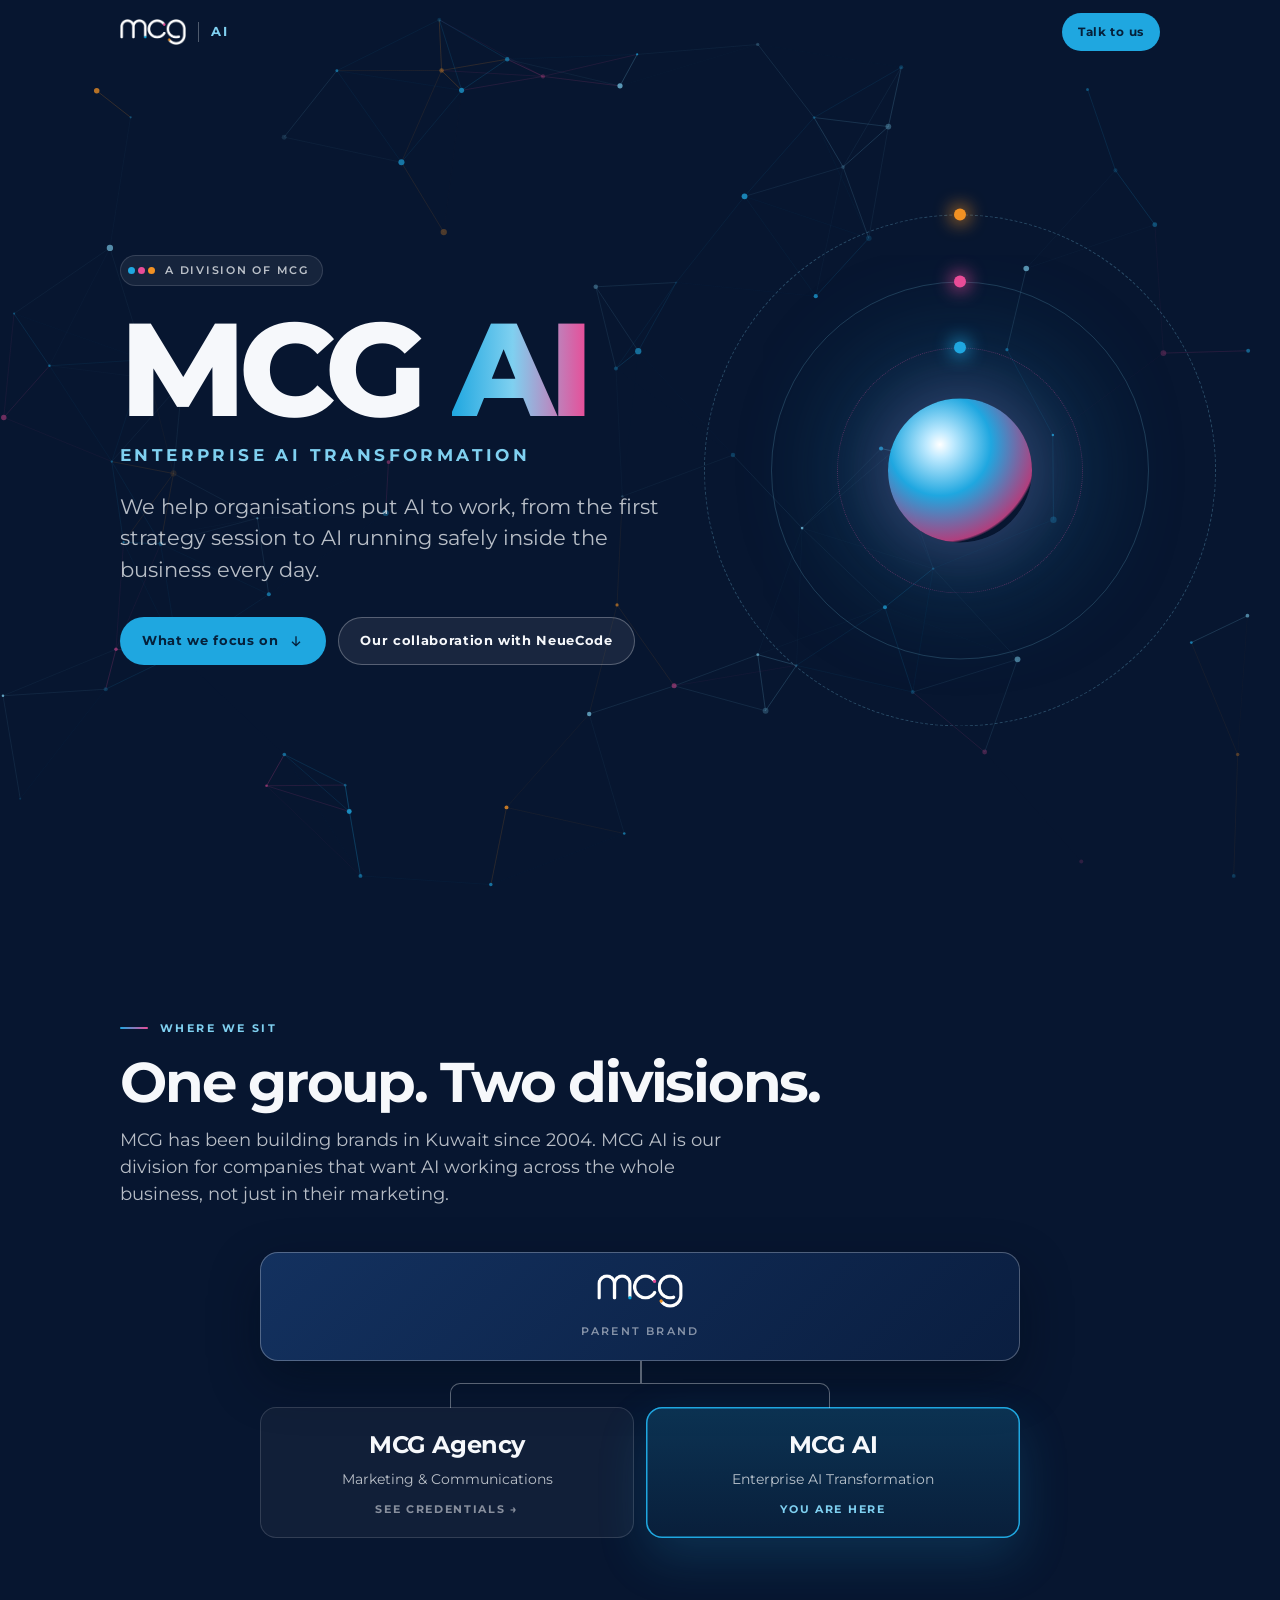
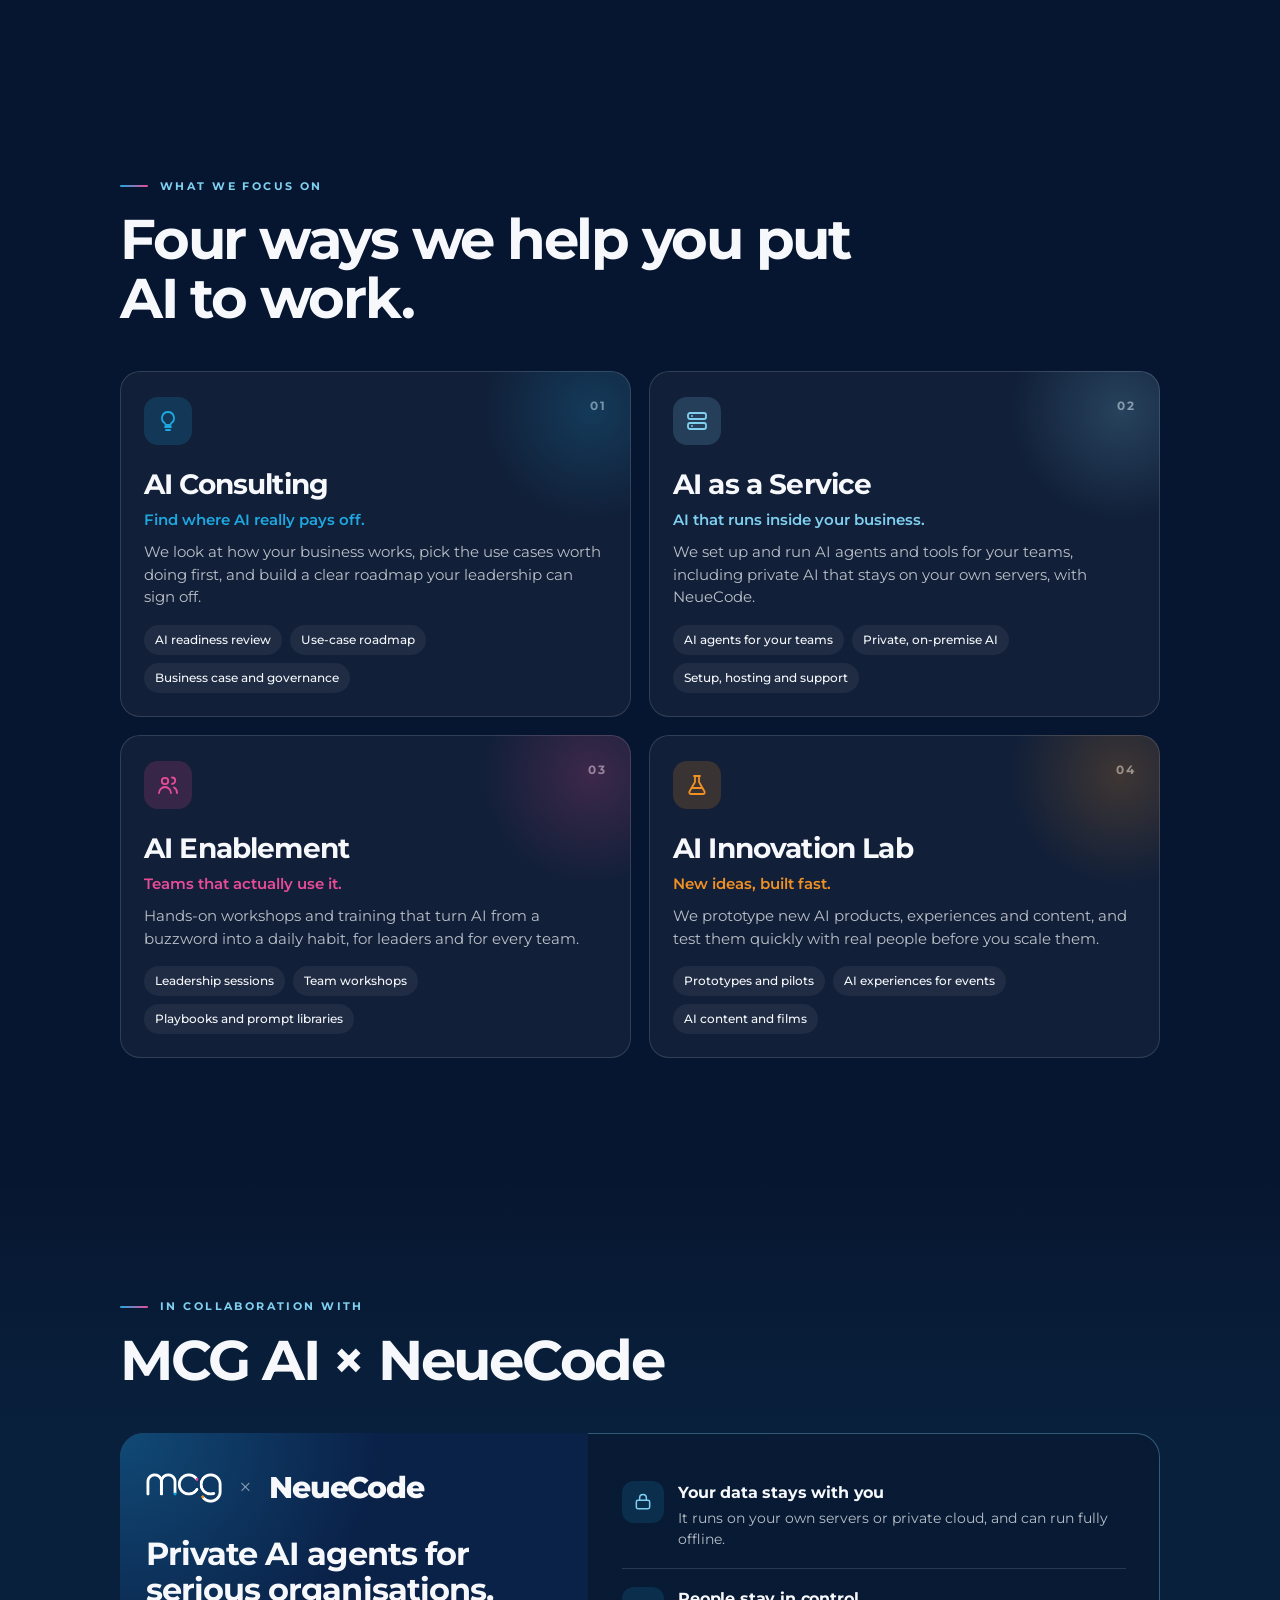
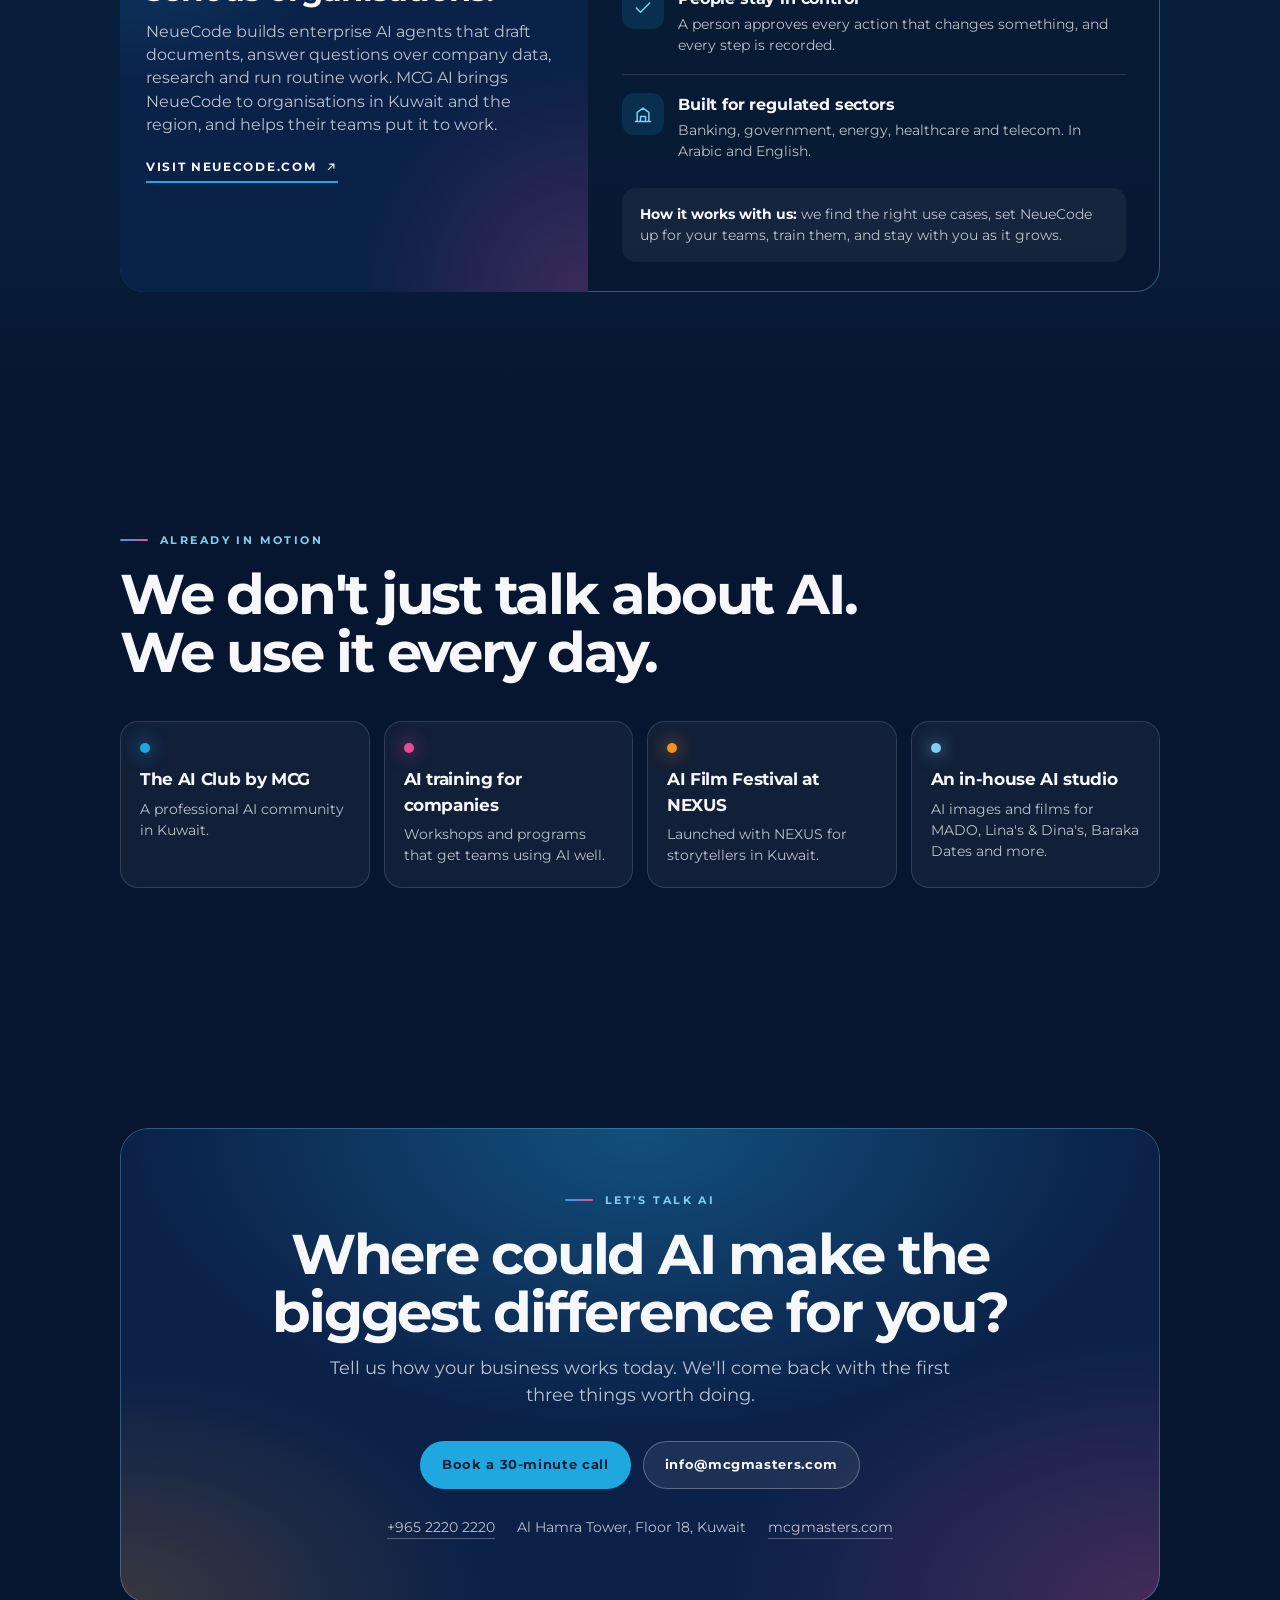
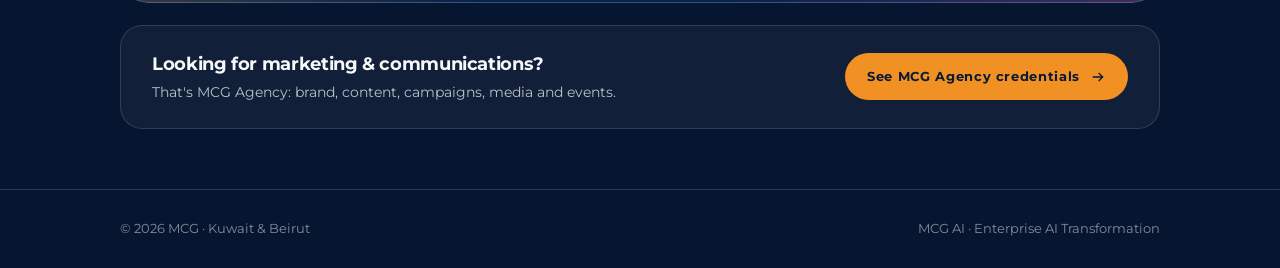
==== ai.html @ c285aa63 "MCG Agency / MCG AI split and the MCG AI page - Intro ends on a choice: MCG Agency (credentials) or " ====
<!doctype html>
<html lang="en">
<head>
<meta charset="utf-8">
<meta name="viewport" content="width=device-width,initial-scale=1,viewport-fit=cover">
<meta name="theme-color" content="#071630">
<title>MCG AI · Enterprise AI Transformation</title>
<meta name="description" content="MCG AI, the enterprise AI division of MCG: AI consulting, AI as a service, AI enablement and an AI innovation lab, in collaboration with NeueCode.">
<link rel="preconnect" href="https://fonts.googleapis.com">
<link rel="preconnect" href="https://fonts.gstatic.com" crossorigin>
<link rel="stylesheet" href="https://fonts.googleapis.com/css2?family=Montserrat:wght@400;500;600;700;800&display=swap">
<style>
:root{--navy:#071630;--navy-2:#0D2B52;--ink:#F6F8FB;--mist:rgba(246,248,251,.74);--mist-2:rgba(246,248,251,.52);--line:rgba(246,248,251,.14);--orange:#F29123;--pink:#E94C97;--blue:#1FA7E0;--sky:#7FD0F0;--f:'Montserrat','Helvetica Neue',Helvetica,Arial,sans-serif}
*{box-sizing:border-box;margin:0;padding:0}
html{scroll-behavior:smooth;-webkit-text-size-adjust:100%}
body{background:var(--navy);color:var(--ink);font-family:var(--f);line-height:1.5;-webkit-font-smoothing:antialiased;overflow-x:hidden}
a{color:inherit}
.wrap{width:100%;max-width:1120px;margin:0 auto;padding:0 20px}
@media (min-width:760px){.wrap{padding:0 40px}}

/* top bar */
.top{position:fixed;top:0;left:0;right:0;z-index:50;padding-top:env(safe-area-inset-top);transition:background .3s,box-shadow .3s}
.top.solid{background:rgba(7,22,48,.86);-webkit-backdrop-filter:blur(12px);backdrop-filter:blur(12px);box-shadow:0 1px 0 var(--line)}
.top .wrap{display:flex;align-items:center;justify-content:space-between;height:64px}
.brand{display:flex;align-items:center;gap:12px;text-decoration:none}
.brand img{height:26px;width:auto;display:block}
.brand span{padding-left:12px;border-left:1px solid rgba(246,248,251,.3);font-weight:700;font-size:13px;letter-spacing:.16em;text-transform:uppercase;color:var(--sky)}
.tbtn{display:inline-flex;align-items:center;gap:8px;padding:10px 16px;border-radius:999px;background:var(--blue);color:#05203A;font-weight:700;font-size:12px;letter-spacing:.06em;text-decoration:none;transition:transform .25s,box-shadow .25s}
.tbtn:hover{transform:translateY(-2px);box-shadow:0 10px 24px rgba(31,167,224,.35)}

/* hero */
.hero{position:relative;min-height:100vh;min-height:100svh;display:flex;align-items:center;overflow:hidden;padding:110px 0 90px}
#net{position:absolute;inset:0;width:100%;height:100%;display:block}
.hero::after{content:"";position:absolute;inset:0;background:radial-gradient(70% 60% at 25% 45%,rgba(7,22,48,.55),rgba(7,22,48,.15) 80%);pointer-events:none}
.orb{display:none}
@media (min-width:900px){.orb{display:block;position:absolute;right:5%;top:50%;width:min(40vw,540px);aspect-ratio:1;translate:0 -46%;z-index:1;pointer-events:none}}
.orb i{position:absolute;border-radius:50%}
.orb .r1{inset:0;border:1px dashed rgba(127,208,240,.28);animation:spin 60s linear infinite}
.orb .r2{inset:13%;border:1px solid rgba(127,208,240,.2);animation:spin 40s linear infinite reverse}
.orb .r3{inset:26%;border:1px dotted rgba(233,76,151,.35);animation:spin 30s linear infinite}
.orb b{position:absolute;inset:36%;border-radius:50%;background:radial-gradient(circle at 36% 32%,#fff 0%,#BFEAFF 10%,#1FA7E0 38%,rgba(233,76,151,.75) 72%,rgba(233,76,151,0) 74%);box-shadow:0 0 120px 30px rgba(31,167,224,.35),0 0 60px 10px rgba(233,76,151,.2);animation:breathe 4.5s ease-in-out infinite}
.orb span{position:absolute;animation:spin linear infinite}
.orb span::after{content:"";position:absolute;left:50%;top:-6px;width:12px;height:12px;margin-left:-6px;border-radius:50%;background:var(--c);box-shadow:0 0 18px 2px var(--c)}
.orb .s1{inset:0;--c:var(--orange);animation-duration:18s}
.orb .s2{inset:13%;--c:var(--pink);animation-duration:12s;animation-direction:reverse}
.orb .s3{inset:26%;--c:var(--blue);animation-duration:9s}
@keyframes spin{to{transform:rotate(360deg)}}
@keyframes breathe{50%{transform:scale(1.06);filter:brightness(1.15)}}
.hero .wrap{position:relative;z-index:2}
.crumb{display:inline-flex;align-items:center;gap:10px;margin-bottom:22px;padding:7px 14px 7px 8px;border-radius:999px;background:rgba(255,255,255,.06);box-shadow:inset 0 0 0 1px var(--line);font-weight:600;font-size:11px;letter-spacing:.16em;text-transform:uppercase;color:var(--mist)}
.crumb i{display:inline-flex;gap:3px}
.crumb i b{width:7px;height:7px;border-radius:50%}
h1{font-weight:800;font-size:clamp(56px,16vw,132px);line-height:.92;letter-spacing:-.05em}
h1 em{font-style:normal;background:linear-gradient(90deg,var(--blue),var(--sky) 45%,var(--pink));-webkit-background-clip:text;background-clip:text;color:transparent}
.sub{margin-top:14px;font-weight:700;font-size:clamp(13px,3.4vw,17px);letter-spacing:.2em;text-transform:uppercase;color:var(--sky)}
.lede{margin-top:22px;max-width:560px;font-size:clamp(17px,4.4vw,21px);line-height:1.5;color:var(--mist)}
.ctas{margin-top:32px;display:flex;flex-wrap:wrap;gap:12px}
.btn{display:inline-flex;align-items:center;gap:10px;padding:14px 22px;border-radius:999px;font-weight:700;font-size:13px;letter-spacing:.05em;text-decoration:none;transition:transform .25s,box-shadow .25s,background .25s}
.btn svg{width:16px;height:16px}
.btn.pri{background:var(--blue);color:#05203A}
.btn.pri:hover{transform:translateY(-2px);box-shadow:0 12px 28px rgba(31,167,224,.35)}
.btn.sec{background:rgba(255,255,255,.07);box-shadow:inset 0 0 0 1px rgba(246,248,251,.28);color:var(--ink)}
.btn.sec:hover{background:rgba(255,255,255,.13)}
.nexus{position:absolute;left:0;right:0;bottom:calc(22px + env(safe-area-inset-bottom));z-index:2}
.nexus p{display:inline-flex;align-items:center;gap:10px;font-weight:600;font-size:11.5px;letter-spacing:.14em;text-transform:uppercase;color:var(--mist)}
.nexus p i{width:8px;height:8px;border-radius:50%;background:var(--pink);box-shadow:0 0 0 0 rgba(233,76,151,.7);animation:ping 1.8s infinite}
@keyframes ping{70%{box-shadow:0 0 0 10px rgba(233,76,151,0)}100%{box-shadow:0 0 0 0 rgba(233,76,151,0)}}

/* sections */
section{position:relative;padding:84px 0}
@media (min-width:760px){section{padding:120px 0}}
.k{display:flex;align-items:center;gap:12px;margin-bottom:16px;font-weight:700;font-size:11px;letter-spacing:.22em;text-transform:uppercase;color:var(--sky)}
.k::before{content:"";width:28px;height:2px;border-radius:2px;background:linear-gradient(90deg,var(--blue),var(--pink))}
h2{font-weight:700;font-size:clamp(32px,8vw,56px);line-height:1.04;letter-spacing:-.04em;max-width:760px}
.intro-p{margin-top:16px;max-width:620px;font-size:clamp(16px,4vw,18px);color:var(--mist)}

/* structure */
.org{margin-top:44px;display:flex;flex-direction:column;align-items:center}
.org .par{width:100%;max-width:760px;padding:22px;border-radius:18px;background:linear-gradient(135deg,#13315F,#0A1E40);box-shadow:inset 0 0 0 1px rgba(246,248,251,.28),0 20px 50px rgba(3,10,25,.45);text-align:center}
.org .par img{height:34px;width:auto}
.org .par span{display:block;margin-top:8px;font-weight:600;font-size:11px;letter-spacing:.2em;text-transform:uppercase;color:var(--mist-2)}
.org .br{position:relative;width:100%;max-width:760px;height:46px}
.org .br::before{content:"";position:absolute;left:50%;top:0;width:1.5px;height:22px;background:rgba(246,248,251,.35)}
.org .br::after{content:"";position:absolute;left:25%;right:25%;top:22px;height:24px;border:1.5px solid rgba(246,248,251,.35);border-bottom:0;border-radius:10px 10px 0 0}
.org .two{display:grid;grid-template-columns:1fr 1fr;gap:12px;width:100%;max-width:760px}
.org .div{display:flex;flex-direction:column;gap:6px;padding:20px 16px;border-radius:16px;text-align:center;text-decoration:none;background:rgba(255,255,255,.04);box-shadow:inset 0 0 0 1px var(--line);transition:transform .3s,background .3s}
.org .div b{font-weight:700;font-size:clamp(17px,4.6vw,24px);letter-spacing:-.02em}
.org .div span{font-size:clamp(11.5px,3vw,14px);color:var(--mist)}
.org .div em{margin-top:6px;font-style:normal;font-weight:700;font-size:10.5px;letter-spacing:.16em;text-transform:uppercase;color:var(--mist-2)}
.org .div.ag:hover{transform:translateY(-3px);background:rgba(242,145,35,.08)}
.org .div.on{background:linear-gradient(180deg,rgba(31,167,224,.2),rgba(31,167,224,.06));box-shadow:inset 0 0 0 1.5px var(--blue),0 20px 50px rgba(31,167,224,.18)}
.org .div.on em{color:var(--sky)}

/* verticals */
.vgrid{margin-top:44px;display:grid;grid-template-columns:1fr;gap:14px}
@media (min-width:760px){.vgrid{grid-template-columns:1fr 1fr;gap:18px}}
.v{position:relative;padding:26px 24px 24px;border-radius:20px;background:rgba(255,255,255,.04);box-shadow:inset 0 0 0 1px var(--line);overflow:hidden;transition:transform .35s,background .35s}
.v:hover{transform:translateY(-4px);background:rgba(255,255,255,.07)}
.v::after{content:"";position:absolute;right:-70px;top:-70px;width:220px;height:220px;border-radius:50%;background:radial-gradient(closest-side,var(--c),transparent);opacity:.2;pointer-events:none}
.v .ic{width:48px;height:48px;border-radius:14px;display:grid;place-items:center;background:color-mix(in srgb,var(--c) 18%,transparent);color:var(--c)}
.v .ic svg{width:24px;height:24px}
.v .n{position:absolute;right:24px;top:26px;font-weight:700;font-size:12px;letter-spacing:.18em;color:var(--mist-2)}
.v h3{margin-top:18px;font-weight:700;font-size:clamp(22px,5.6vw,28px);letter-spacing:-.03em}
.v .t{margin-top:4px;font-weight:600;font-size:15px;color:var(--c)}
.v p{margin-top:10px;font-size:15px;color:var(--mist)}
.v ul{margin-top:16px;list-style:none;display:flex;flex-wrap:wrap;gap:8px}
.v li{padding:6px 11px;border-radius:999px;background:rgba(255,255,255,.06);font-weight:500;font-size:12px;color:var(--ink)}

/* partner */
.partner{background:linear-gradient(180deg,transparent,rgba(31,167,224,.07) 30%,rgba(31,167,224,.07) 70%,transparent)}
.pcard{margin-top:44px;display:grid;grid-template-columns:1fr;border-radius:24px;overflow:hidden;box-shadow:inset 0 0 0 1px rgba(127,208,240,.35);background:rgba(7,22,48,.6)}
@media (min-width:900px){.pcard{grid-template-columns:.9fr 1.1fr}}
.pl{position:relative;padding:32px 26px;background:radial-gradient(80% 80% at 0% 0%,rgba(31,167,224,.3),transparent 70%),radial-gradient(70% 70% at 100% 100%,rgba(233,76,151,.22),transparent 70%),#0A2148;overflow:hidden}
.lock{display:flex;align-items:center;gap:16px;flex-wrap:wrap}
.lock img{height:30px;width:auto}
.lock .x{font-weight:300;font-size:26px;color:var(--mist-2)}
.lock .nc{font-weight:800;font-size:30px;letter-spacing:-.04em}
.pl h3{margin-top:26px;font-weight:700;font-size:clamp(24px,6vw,32px);line-height:1.12;letter-spacing:-.03em}
.pl p{margin-top:12px;font-size:15.5px;color:var(--mist)}
.pl a.ext{margin-top:22px;display:inline-flex;align-items:center;gap:8px;font-weight:700;font-size:12px;letter-spacing:.14em;text-transform:uppercase;text-decoration:none;padding-bottom:5px;border-bottom:2px solid var(--blue)}
.pl a.ext svg{width:14px;height:14px}
.pr{padding:14px 26px 26px;display:flex;flex-direction:column}
@media (min-width:900px){.pr{padding:30px 34px}}
.pt{display:grid;grid-template-columns:42px 1fr;gap:14px;padding:18px 0;border-bottom:1px solid var(--line)}
.pt:last-of-type{border-bottom:0}
.pt i{width:42px;height:42px;border-radius:12px;display:grid;place-items:center;background:rgba(31,167,224,.14);color:var(--sky)}
.pt i svg{width:20px;height:20px}
.pt b{display:block;font-weight:700;font-size:16px;letter-spacing:-.01em}
.pt span{display:block;margin-top:3px;font-size:14px;color:var(--mist)}
.how{margin-top:8px;padding:16px 18px;border-radius:14px;background:rgba(255,255,255,.05);font-size:14px;color:var(--mist)}
.how b{color:var(--ink)}

/* already */
.agrid{margin-top:40px;display:grid;grid-template-columns:1fr;gap:12px}
@media (min-width:760px){.agrid{grid-template-columns:repeat(4,1fr);gap:14px}}
.a{padding:22px 20px;border-radius:18px;background:rgba(255,255,255,.04);box-shadow:inset 0 0 0 1px var(--line)}
.a i{display:block;width:10px;height:10px;border-radius:50%;background:var(--c);box-shadow:0 0 18px var(--c)}
.a b{display:block;margin-top:14px;font-weight:700;font-size:17px;letter-spacing:-.02em}
.a span{display:block;margin-top:6px;font-size:14px;color:var(--mist)}

/* contact */
.talk{padding-bottom:60px}
.tbox{position:relative;padding:40px 24px;border-radius:28px;text-align:center;overflow:hidden;background:radial-gradient(70% 90% at 50% 0%,rgba(31,167,224,.35),transparent 70%),radial-gradient(60% 80% at 100% 100%,rgba(233,76,151,.25),transparent 70%),radial-gradient(50% 70% at 0% 100%,rgba(242,145,35,.2),transparent 70%),#0B2148;box-shadow:inset 0 0 0 1px rgba(127,208,240,.3)}
@media (min-width:760px){.tbox{padding:64px 48px}}
.tbox h2{margin:0 auto}
.tbox .intro-p{margin:14px auto 0}
.tbox .ctas{justify-content:center}
.cinfo{margin-top:28px;display:flex;flex-wrap:wrap;justify-content:center;gap:10px 22px;font-size:14px;color:var(--mist)}
.cinfo a{text-decoration:none;border-bottom:1px solid rgba(246,248,251,.3)}
.agency{margin-top:22px;display:flex;flex-direction:column;align-items:center;gap:14px;padding:26px 22px;border-radius:22px;background:rgba(255,255,255,.04);box-shadow:inset 0 0 0 1px var(--line);text-align:center}
@media (min-width:760px){.agency{flex-direction:row;justify-content:space-between;text-align:left;padding:26px 32px}}
.agency b{display:block;font-weight:700;font-size:18px;letter-spacing:-.02em}
.agency span{display:block;margin-top:4px;font-size:14px;color:var(--mist)}
.agency .btn{background:var(--orange);color:#081A35}
.agency .btn:hover{transform:translateY(-2px);box-shadow:0 12px 28px rgba(242,145,35,.35)}
footer{padding:30px 0 calc(30px + env(safe-area-inset-bottom));border-top:1px solid var(--line);font-size:12.5px;color:var(--mist-2)}
footer .wrap{display:flex;flex-wrap:wrap;justify-content:space-between;gap:8px}

/* reveal on scroll */
.rv{opacity:0;transform:translateY(24px);transition:opacity .8s cubic-bezier(.2,.8,.2,1),transform .8s cubic-bezier(.2,.8,.2,1);transition-delay:var(--d,0s)}
.rv.in{opacity:1;transform:none}
@media (prefers-reduced-motion:reduce){.rv{opacity:1;transform:none;transition:none}.nexus p i,.orb *{animation:none}}
</style>
</head>
<body>
<header class="top" id="top">
  <div class="wrap">
    <a class="brand" href="./?nointro" aria-label="MCG home"><img src="assets/logo_white.webp" alt="MCG"><span>AI</span></a>
    <a class="tbtn" href="#talk">Talk to us</a>
  </div>
</header>

<div class="hero">
  <canvas id="net" aria-hidden="true"></canvas>
  <div class="orb" aria-hidden="true"><i class="r1"></i><i class="r2"></i><i class="r3"></i><b></b><span class="s1"></span><span class="s2"></span><span class="s3"></span></div>
  <div class="wrap">
    <p class="crumb rv"><i><b style="background:var(--blue)"></b><b style="background:var(--pink)"></b><b style="background:var(--orange)"></b></i>A division of MCG</p>
    <h1 class="rv" style="--d:.08s">MCG <em>AI</em></h1>
    <p class="sub rv" style="--d:.16s">Enterprise AI Transformation</p>
    <p class="lede rv" style="--d:.24s">We help organisations put AI to work, from the first strategy session to AI running safely inside the business every day.</p>
    <div class="ctas rv" style="--d:.32s">
      <a class="btn pri" href="#focus">What we focus on <svg viewBox="0 0 24 24" fill="none" stroke="currentColor" stroke-width="2" aria-hidden="true"><path d="M12 5v14M6 13l6 6 6-6"/></svg></a>
      <a class="btn sec" href="#neuecode">Our collaboration with NeueCode</a>
    </div>
  </div>
  <div class="nexus" id="nexus" hidden><div class="wrap"><p><i></i>Meet us at NEXUS · The Arena Kuwait · 26–28 Nov</p></div></div>
</div>

<section id="group">
  <div class="wrap">
    <p class="k rv">Where we sit</p>
    <h2 class="rv">One group. Two divisions.</h2>
    <p class="intro-p rv">MCG has been building brands in Kuwait since 2004. MCG AI is our division for companies that want AI working across the whole business, not just in their marketing.</p>
    <div class="org rv" style="--d:.1s">
      <div class="par"><img src="assets/logo_white.webp" alt="MCG"><span>Parent brand</span></div>
      <div class="br" aria-hidden="true"></div>
      <div class="two">
        <a class="div ag" href="./?nointro"><b>MCG Agency</b><span>Marketing &amp; Communications</span><em>See credentials →</em></a>
        <div class="div on"><b>MCG AI</b><span>Enterprise AI Transformation</span><em>You are here</em></div>
      </div>
    </div>
  </div>
</section>

<section id="focus">
  <div class="wrap">
    <p class="k rv">What we focus on</p>
    <h2 class="rv">Four ways we help you put AI to work.</h2>
    <div class="vgrid">
      <article class="v rv" style="--c:var(--blue)">
        <span class="n">01</span>
        <span class="ic"><svg viewBox="0 0 24 24" fill="none" stroke="currentColor" stroke-width="1.8" stroke-linecap="round" stroke-linejoin="round" aria-hidden="true"><path d="M9 18h6M10 21h4M12 3a6 6 0 0 0-3.5 10.9c.6.5 1 1.2 1 2V16h5v-.1c0-.8.4-1.5 1-2A6 6 0 0 0 12 3z"/></svg></span>
        <h3>AI Consulting</h3>
        <p class="t">Find where AI really pays off.</p>
        <p>We look at how your business works, pick the use cases worth doing first, and build a clear roadmap your leadership can sign off.</p>
        <ul><li>AI readiness review</li><li>Use-case roadmap</li><li>Business case and governance</li></ul>
      </article>
      <article class="v rv" style="--c:var(--sky);--d:.08s">
        <span class="n">02</span>
        <span class="ic"><svg viewBox="0 0 24 24" fill="none" stroke="currentColor" stroke-width="1.8" stroke-linecap="round" stroke-linejoin="round" aria-hidden="true"><rect x="3" y="4" width="18" height="6" rx="2"/><rect x="3" y="14" width="18" height="6" rx="2"/><path d="M7 7h.01M7 17h.01"/></svg></span>
        <h3>AI as a Service</h3>
        <p class="t">AI that runs inside your business.</p>
        <p>We set up and run AI agents and tools for your teams, including private AI that stays on your own servers, with NeueCode.</p>
        <ul><li>AI agents for your teams</li><li>Private, on-premise AI</li><li>Setup, hosting and support</li></ul>
      </article>
      <article class="v rv" style="--c:var(--pink)">
        <span class="n">03</span>
        <span class="ic"><svg viewBox="0 0 24 24" fill="none" stroke="currentColor" stroke-width="1.8" stroke-linecap="round" stroke-linejoin="round" aria-hidden="true"><circle cx="9" cy="8" r="3.2"/><path d="M3 20c0-3.3 2.7-6 6-6s6 2.7 6 6M16 4.5a3.2 3.2 0 0 1 0 6.4M18 14.5c1.8.8 3 2.6 3 5.5"/></svg></span>
        <h3>AI Enablement</h3>
        <p class="t">Teams that actually use it.</p>
        <p>Hands-on workshops and training that turn AI from a buzzword into a daily habit, for leaders and for every team.</p>
        <ul><li>Leadership sessions</li><li>Team workshops</li><li>Playbooks and prompt libraries</li></ul>
      </article>
      <article class="v rv" style="--c:var(--orange);--d:.08s">
        <span class="n">04</span>
        <span class="ic"><svg viewBox="0 0 24 24" fill="none" stroke="currentColor" stroke-width="1.8" stroke-linecap="round" stroke-linejoin="round" aria-hidden="true"><path d="M9 3h6M10 3v6L4.5 18.5A1.7 1.7 0 0 0 6 21h12a1.7 1.7 0 0 0 1.5-2.5L14 9V3"/><path d="M7.5 15h9"/></svg></span>
        <h3>AI Innovation Lab</h3>
        <p class="t">New ideas, built fast.</p>
        <p>We prototype new AI products, experiences and content, and test them quickly with real people before you scale them.</p>
        <ul><li>Prototypes and pilots</li><li>AI experiences for events</li><li>AI content and films</li></ul>
      </article>
    </div>
  </div>
</section>

<section class="partner" id="neuecode">
  <div class="wrap">
    <p class="k rv">In collaboration with</p>
    <h2 class="rv">MCG AI × NeueCode</h2>
    <div class="pcard rv" style="--d:.1s">
      <div class="pl">
        <div class="lock"><img src="assets/logo_white.webp" alt="MCG"><span class="x">×</span><span class="nc">NeueCode</span></div>
        <h3>Private AI agents for serious organisations.</h3>
        <p>NeueCode builds enterprise AI agents that draft documents, answer questions over company data, research and run routine work. MCG AI brings NeueCode to organisations in Kuwait and the region, and helps their teams put it to work.</p>
        <a class="ext" href="https://neuecode.com" target="_blank" rel="noopener">Visit neuecode.com <svg viewBox="0 0 24 24" fill="none" stroke="currentColor" stroke-width="2" aria-hidden="true"><path d="M7 17 17 7M9 7h8v8"/></svg></a>
      </div>
      <div class="pr">
        <div class="pt"><i><svg viewBox="0 0 24 24" fill="none" stroke="currentColor" stroke-width="1.8" stroke-linecap="round" stroke-linejoin="round" aria-hidden="true"><rect x="4" y="10" width="16" height="10" rx="2"/><path d="M8 10V7a4 4 0 0 1 8 0v3"/></svg></i><div><b>Your data stays with you</b><span>It runs on your own servers or private cloud, and can run fully offline.</span></div></div>
        <div class="pt"><i><svg viewBox="0 0 24 24" fill="none" stroke="currentColor" stroke-width="1.8" stroke-linecap="round" stroke-linejoin="round" aria-hidden="true"><path d="M20 6 9 17l-5-5"/></svg></i><div><b>People stay in control</b><span>A person approves every action that changes something, and every step is recorded.</span></div></div>
        <div class="pt"><i><svg viewBox="0 0 24 24" fill="none" stroke="currentColor" stroke-width="1.8" stroke-linecap="round" stroke-linejoin="round" aria-hidden="true"><path d="M3 21h18M5 21V10l7-5 7 5v11M9 21v-6h6v6"/></svg></i><div><b>Built for regulated sectors</b><span>Banking, government, energy, healthcare and telecom. In Arabic and English.</span></div></div>
        <p class="how"><b>How it works with us:</b> we find the right use cases, set NeueCode up for your teams, train them, and stay with you as it grows.</p>
      </div>
    </div>
  </div>
</section>

<section id="already">
  <div class="wrap">
    <p class="k rv">Already in motion</p>
    <h2 class="rv">We don't just talk about AI. We use it every day.</h2>
    <div class="agrid">
      <div class="a rv" style="--c:var(--blue)"><i></i><b>The AI Club by MCG</b><span>A professional AI community in Kuwait.</span></div>
      <div class="a rv" style="--c:var(--pink);--d:.06s"><i></i><b>AI training for companies</b><span>Workshops and programs that get teams using AI well.</span></div>
      <div class="a rv" style="--c:var(--orange);--d:.12s"><i></i><b>AI Film Festival at NEXUS</b><span>Launched with NEXUS for storytellers in Kuwait.</span></div>
      <div class="a rv" style="--c:var(--sky);--d:.18s"><i></i><b>An in-house AI studio</b><span>AI images and films for MADO, Lina's &amp; Dina's, Baraka Dates and more.</span></div>
    </div>
  </div>
</section>

<section class="talk" id="talk">
  <div class="wrap">
    <div class="tbox rv">
      <p class="k" style="justify-content:center">Let's talk AI</p>
      <h2>Where could AI make the biggest difference for you?</h2>
      <p class="intro-p">Tell us how your business works today. We'll come back with the first three things worth doing.</p>
      <div class="ctas">
        <a class="btn pri" href="https://calendly.com/husseinajouz/30min" target="_blank" rel="noopener">Book a 30-minute call</a>
        <a class="btn sec" href="mailto:info@mcgmasters.com?subject=MCG%20AI">info@mcgmasters.com</a>
      </div>
      <p class="cinfo"><a href="tel:+96522202220">+965 2220 2220</a><span>Al Hamra Tower, Floor 18, Kuwait</span><a href="https://www.mcgmasters.com" target="_blank" rel="noopener">mcgmasters.com</a></p>
    </div>
    <div class="agency rv">
      <div><b>Looking for marketing &amp; communications?</b><span>That's MCG Agency: brand, content, campaigns, media and events.</span></div>
      <a class="btn" href="./?nointro">See MCG Agency credentials <svg viewBox="0 0 24 24" fill="none" stroke="currentColor" stroke-width="2" aria-hidden="true"><path d="M4 12h15M13 6l6 6-6 6"/></svg></a>
    </div>
  </div>
</section>

<footer><div class="wrap"><span>© 2026 MCG · Kuwait &amp; Beirut</span><span>MCG AI · Enterprise AI Transformation</span></div></footer>

<script>
(function(){
  /* top bar turns solid after the hero */
  var top=document.getElementById('top');
  function onS(){top.classList.toggle('solid',window.scrollY>40)}window.addEventListener('scroll',onS,{passive:true});onS();
  /* reveal on scroll */
  var els=[].slice.call(document.querySelectorAll('.rv'));
  if('IntersectionObserver' in window){var io=new IntersectionObserver(function(es){es.forEach(function(e){if(e.isIntersecting){e.target.classList.add('in');io.unobserve(e.target)}})},{rootMargin:'0px 0px -8% 0px'});els.forEach(function(e){io.observe(e)})}else els.forEach(function(e){e.classList.add('in')});
  /* NEXUS line shows only during the event */
  var now=new Date();if(now<new Date('2026-11-29T00:00:00+03:00'))document.getElementById('nexus').hidden=false;
  /* hero: a living network in our colours */
  var cv=document.getElementById('net'),ctx=cv.getContext('2d'),W,H,D,pts=[],mx=-999,my=-999;
  var C=['31,167,224','127,208,240','233,76,151','242,145,35'];
  function size(){var r=cv.getBoundingClientRect();W=r.width;H=r.height;D=Math.min(2,window.devicePixelRatio||1);cv.width=W*D;cv.height=H*D;
    var n=Math.round(Math.min(110,Math.max(46,W*H/14000)));pts=[];for(var i=0;i<n;i++){var c=Math.random();pts.push({x:Math.random()*W,y:Math.random()*H,vx:(Math.random()-.5)*.25,vy:(Math.random()-.5)*.25,r:1+Math.random()*2.2,c:c<.62?0:c<.8?1:c<.92?2:3,ph:Math.random()*6.28})}}
  size();window.addEventListener('resize',size);
  cv.parentNode.addEventListener('pointermove',function(e){var r=cv.getBoundingClientRect();mx=e.clientX-r.left;my=e.clientY-r.top});
  cv.parentNode.addEventListener('pointerleave',function(){mx=my=-999});
  var reduce=window.matchMedia&&matchMedia('(prefers-reduced-motion: reduce)').matches, vis=true;
  new IntersectionObserver(function(es){vis=es[0].isIntersecting}).observe(cv);
  function f(t){requestAnimationFrame(f);if(!vis)return;ctx.setTransform(D,0,0,D,0,0);ctx.clearRect(0,0,W,H);var L=Math.min(150,Math.max(100,W/7));
    for(var i=0;i<pts.length;i++){var p=pts[i];if(!reduce){p.x+=p.vx;p.y+=p.vy;if(p.x<-20)p.x=W+20;if(p.x>W+20)p.x=-20;if(p.y<-20)p.y=H+20;if(p.y>H+20)p.y=-20}
      var dxm=p.x-mx,dym=p.y-my,dm=Math.sqrt(dxm*dxm+dym*dym);if(dm<120&&dm>0){p.x+=dxm/dm*.6;p.y+=dym/dm*.6}
      for(var j=i+1;j<pts.length;j++){var q=pts[j],dx=p.x-q.x,dy=p.y-q.y,d=dx*dx+dy*dy;if(d<L*L){var a=(1-Math.sqrt(d)/L)*.35;ctx.strokeStyle='rgba('+C[p.c===0?q.c:p.c]+','+a+')';ctx.lineWidth=1;ctx.beginPath();ctx.moveTo(p.x,p.y);ctx.lineTo(q.x,q.y);ctx.stroke()}}}
    for(i=0;i<pts.length;i++){p=pts[i];var tw=.6+.4*Math.sin(t/900+p.ph);ctx.fillStyle='rgba('+C[p.c]+','+tw+')';ctx.beginPath();ctx.arc(p.x,p.y,p.r,0,6.283);ctx.fill()}
    /* a pulse travels along one link at a time */
  }
  requestAnimationFrame(f);
})();
</script>
</body>
</html>
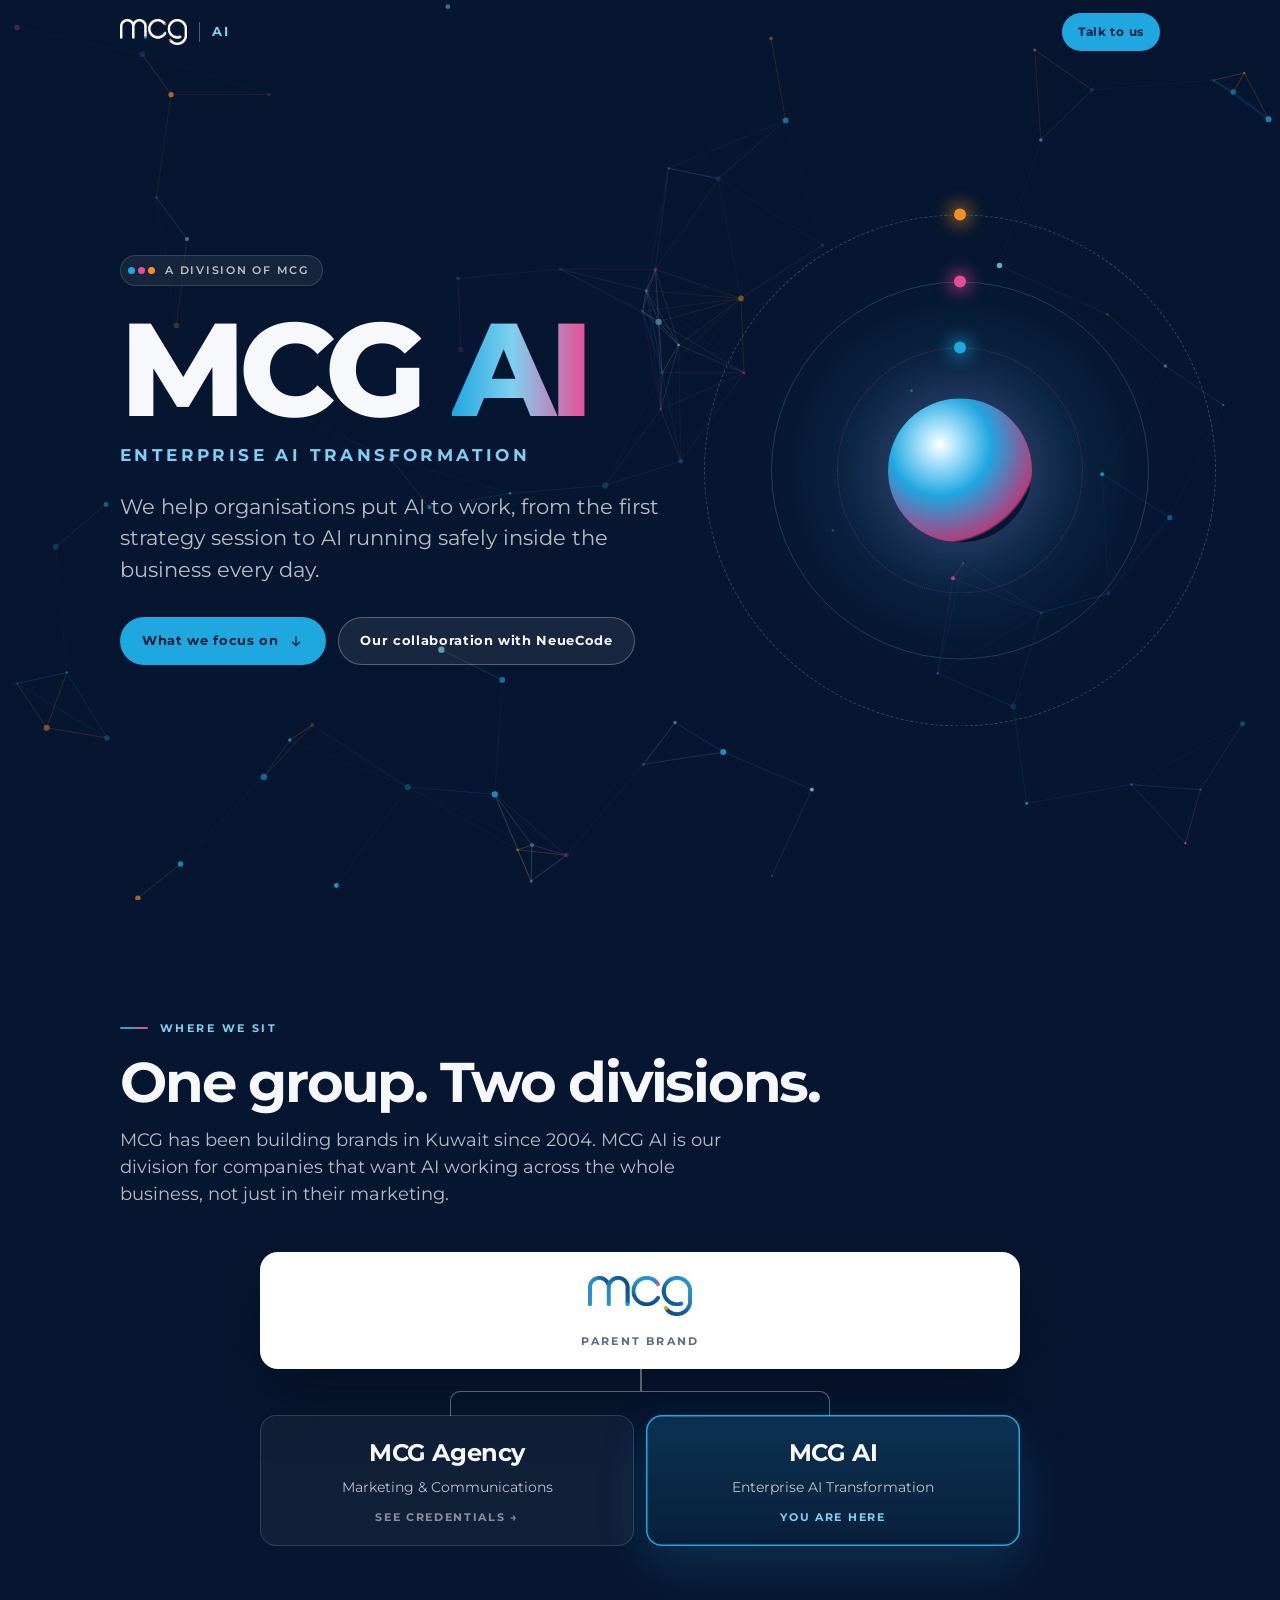
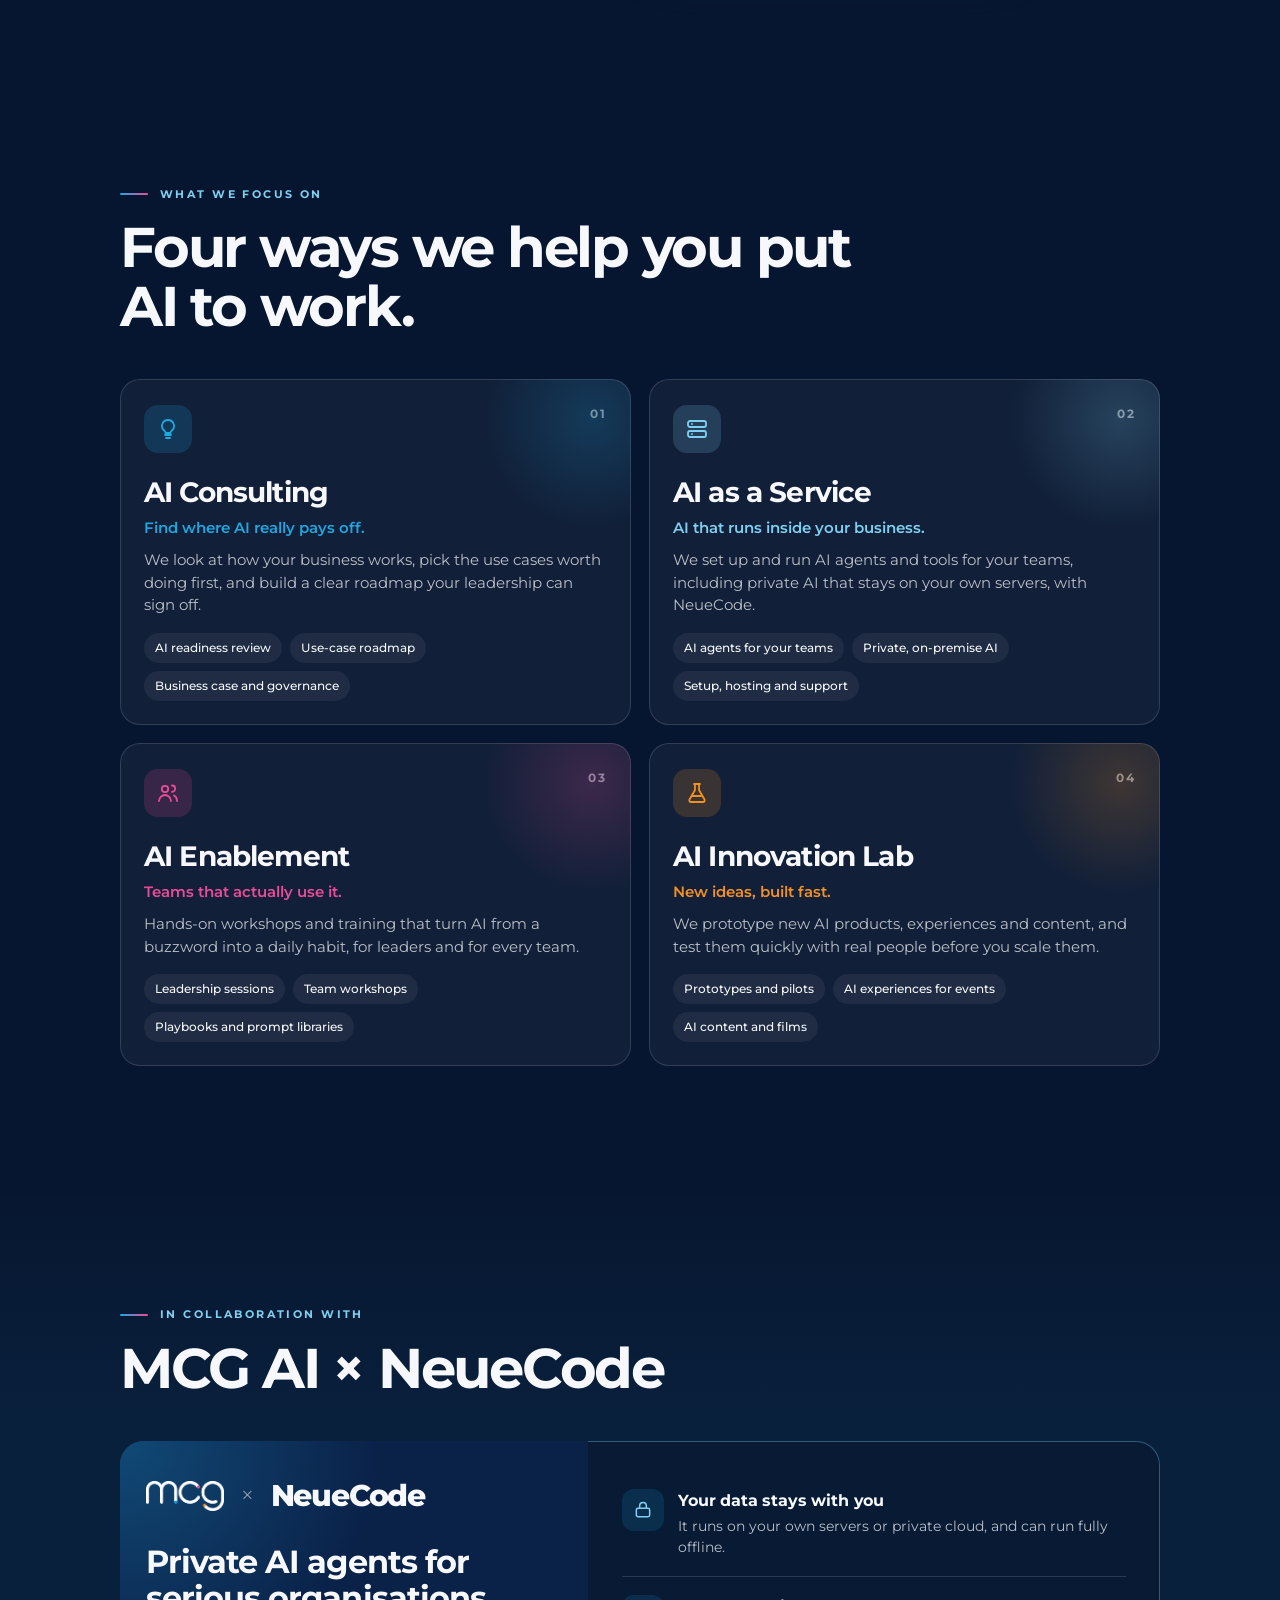
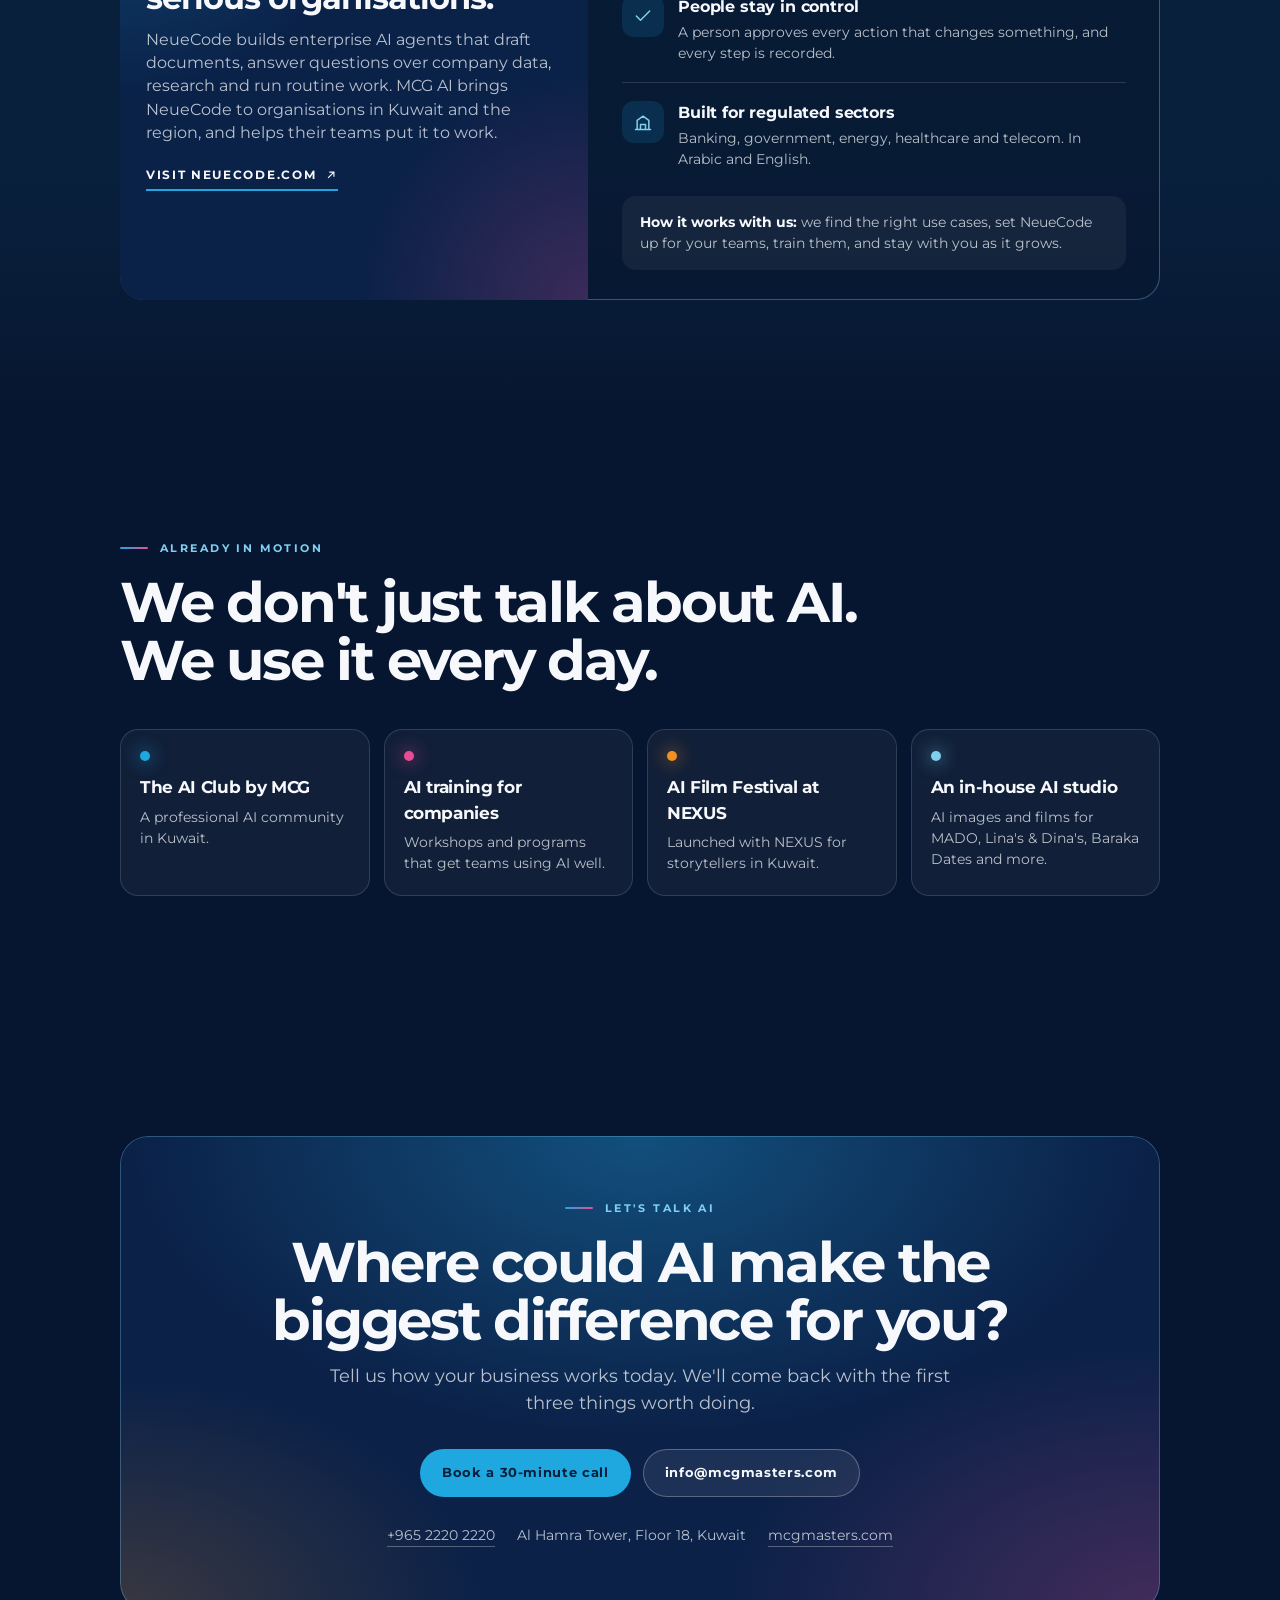
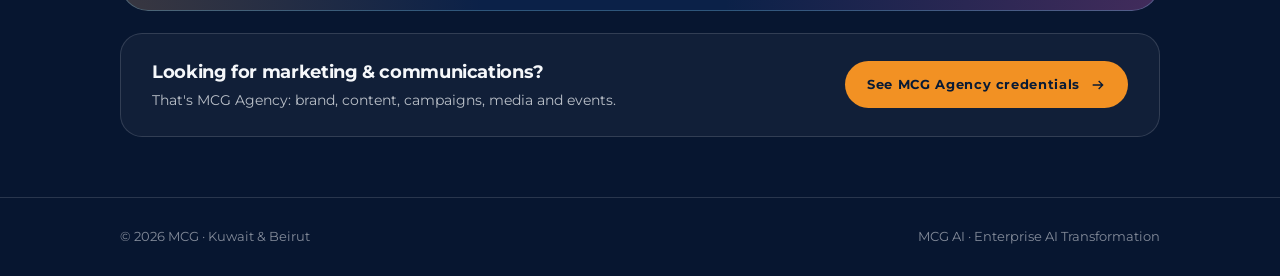
==== commit 08581d8f: "Use the high-res MCG logo (crisp white version and full-colour version) Co-Authored-By: Claude Opus " ====
--- a/ai.html
+++ b/ai.html
@@ -76,9 +76,9 @@
 
 /* structure */
 .org{margin-top:44px;display:flex;flex-direction:column;align-items:center}
-.org .par{width:100%;max-width:760px;padding:22px;border-radius:18px;background:linear-gradient(135deg,#13315F,#0A1E40);box-shadow:inset 0 0 0 1px rgba(246,248,251,.28),0 20px 50px rgba(3,10,25,.45);text-align:center}
-.org .par img{height:34px;width:auto}
-.org .par span{display:block;margin-top:8px;font-weight:600;font-size:11px;letter-spacing:.2em;text-transform:uppercase;color:var(--mist-2)}
+.org .par{width:100%;max-width:760px;padding:24px 22px 20px;border-radius:18px;background:#fff;box-shadow:0 24px 60px rgba(3,10,25,.5);text-align:center}
+.org .par img{height:40px;width:auto}
+.org .par span{display:block;margin-top:10px;font-weight:700;font-size:11px;letter-spacing:.2em;text-transform:uppercase;color:#5A6B85}
 .org .br{position:relative;width:100%;max-width:760px;height:46px}
 .org .br::before{content:"";position:absolute;left:50%;top:0;width:1.5px;height:22px;background:rgba(246,248,251,.35)}
 .org .br::after{content:"";position:absolute;left:25%;right:25%;top:22px;height:24px;border:1.5px solid rgba(246,248,251,.35);border-bottom:0;border-radius:10px 10px 0 0}
@@ -192,7 +192,7 @@
     <h2 class="rv">One group. Two divisions.</h2>
     <p class="intro-p rv">MCG has been building brands in Kuwait since 2004. MCG AI is our division for companies that want AI working across the whole business, not just in their marketing.</p>
     <div class="org rv" style="--d:.1s">
-      <div class="par"><img src="assets/logo_white.webp" alt="MCG"><span>Parent brand</span></div>
+      <div class="par"><img src="assets/logo_color.webp" alt="MCG"><span>Parent brand</span></div>
       <div class="br" aria-hidden="true"></div>
       <div class="two">
         <a class="div ag" href="./?nointro"><b>MCG Agency</b><span>Marketing &amp; Communications</span><em>See credentials →</em></a>
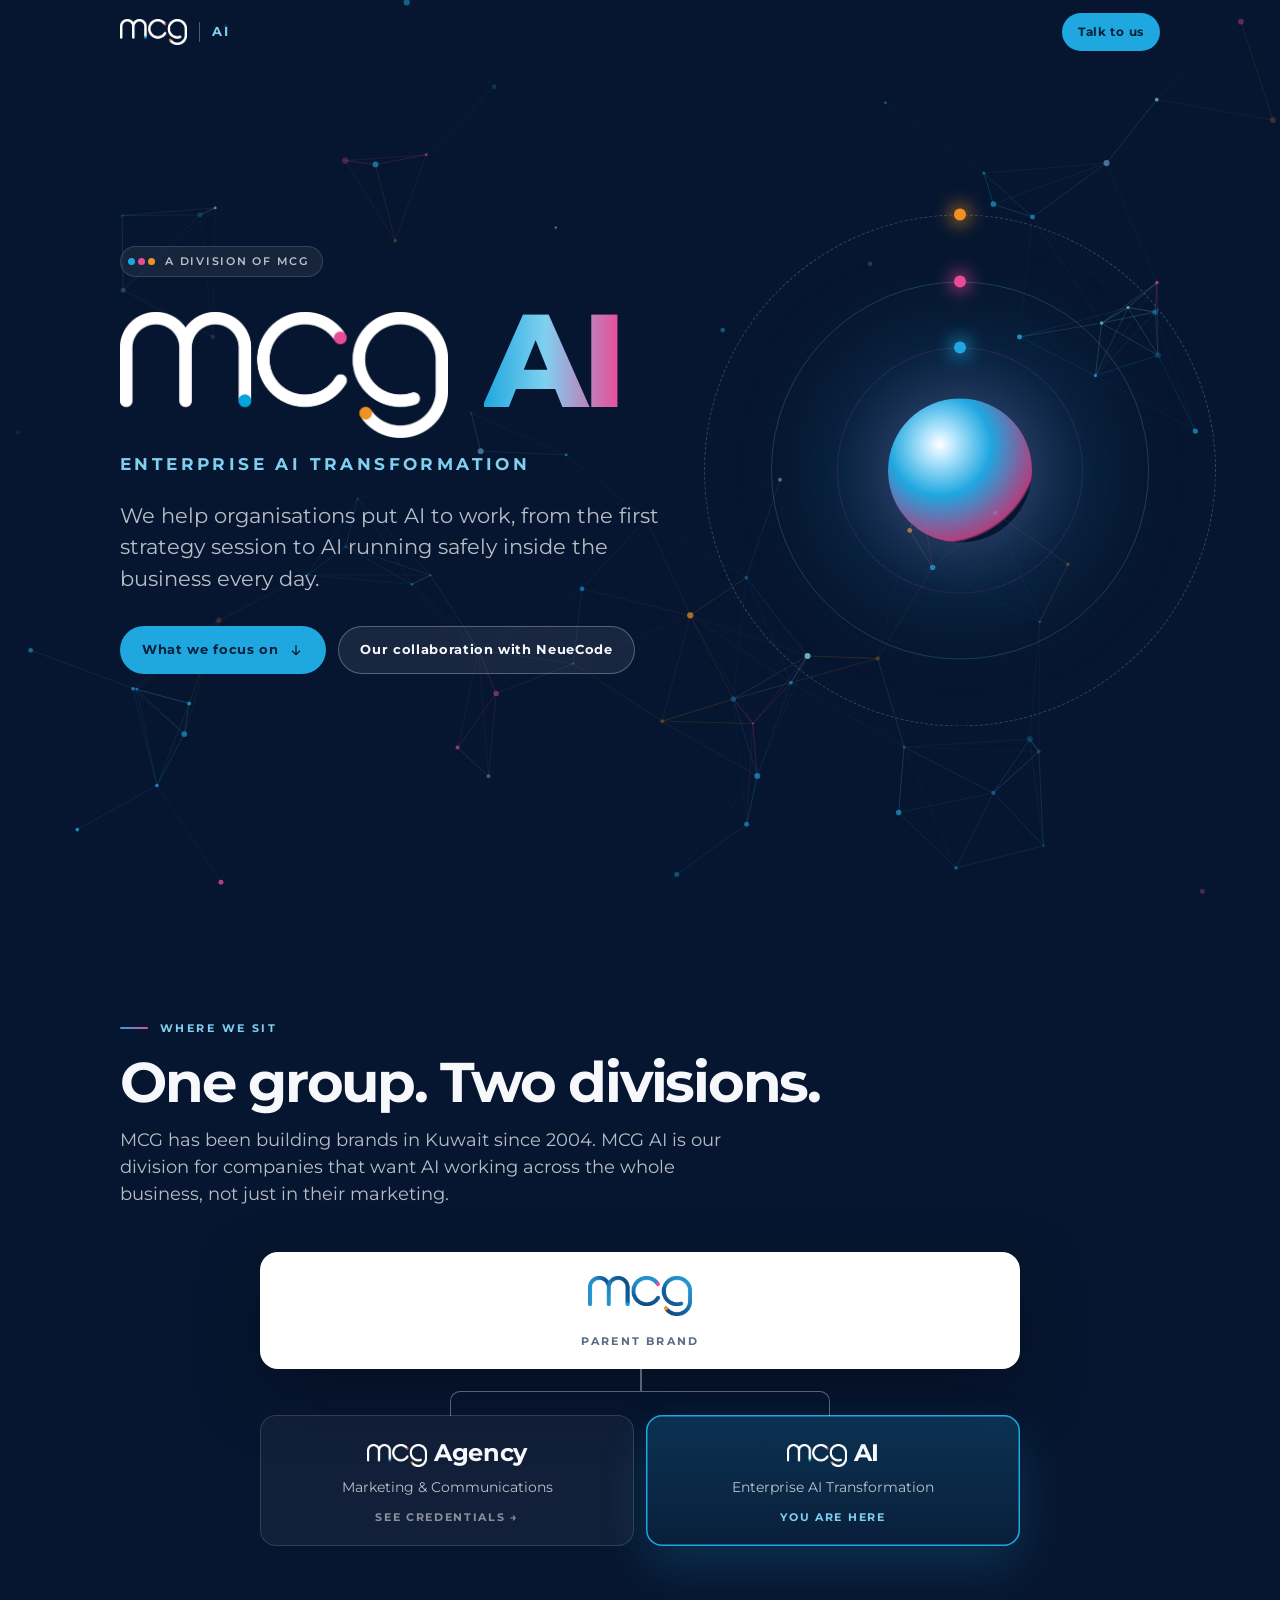
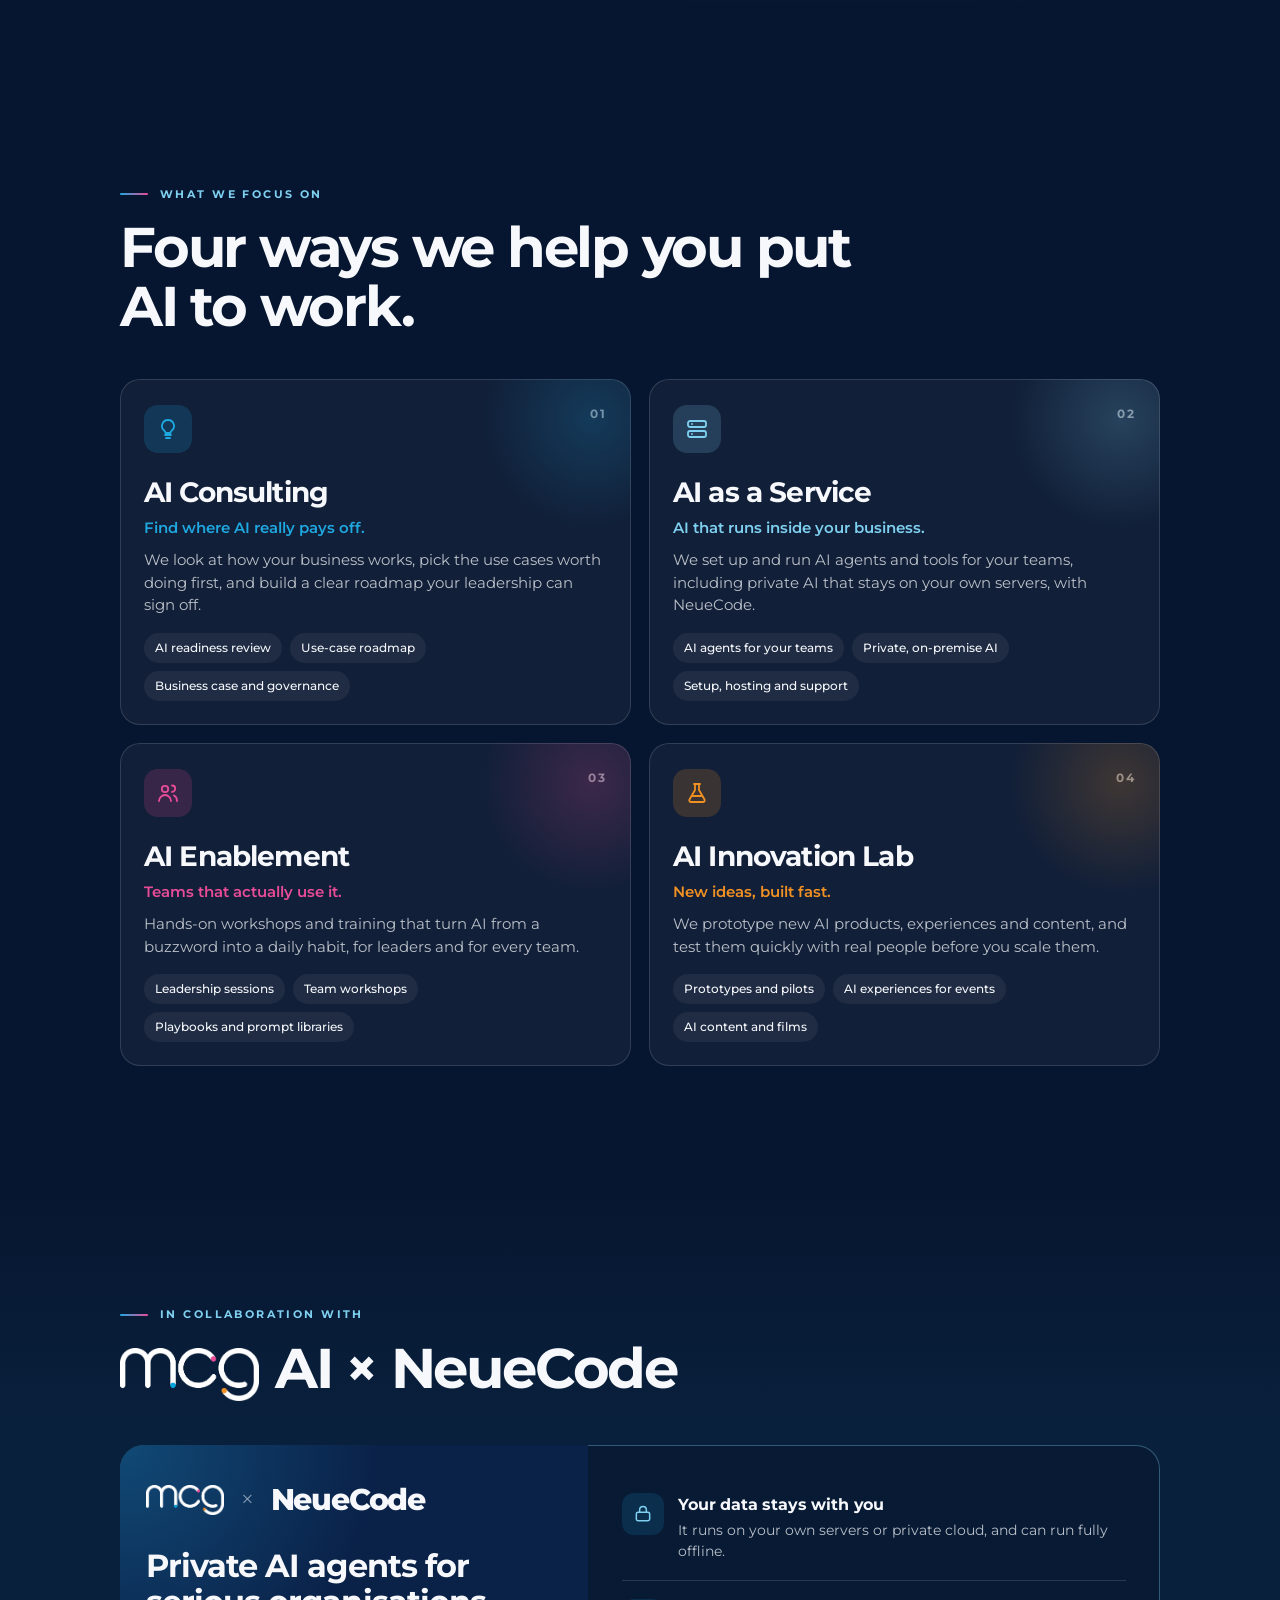
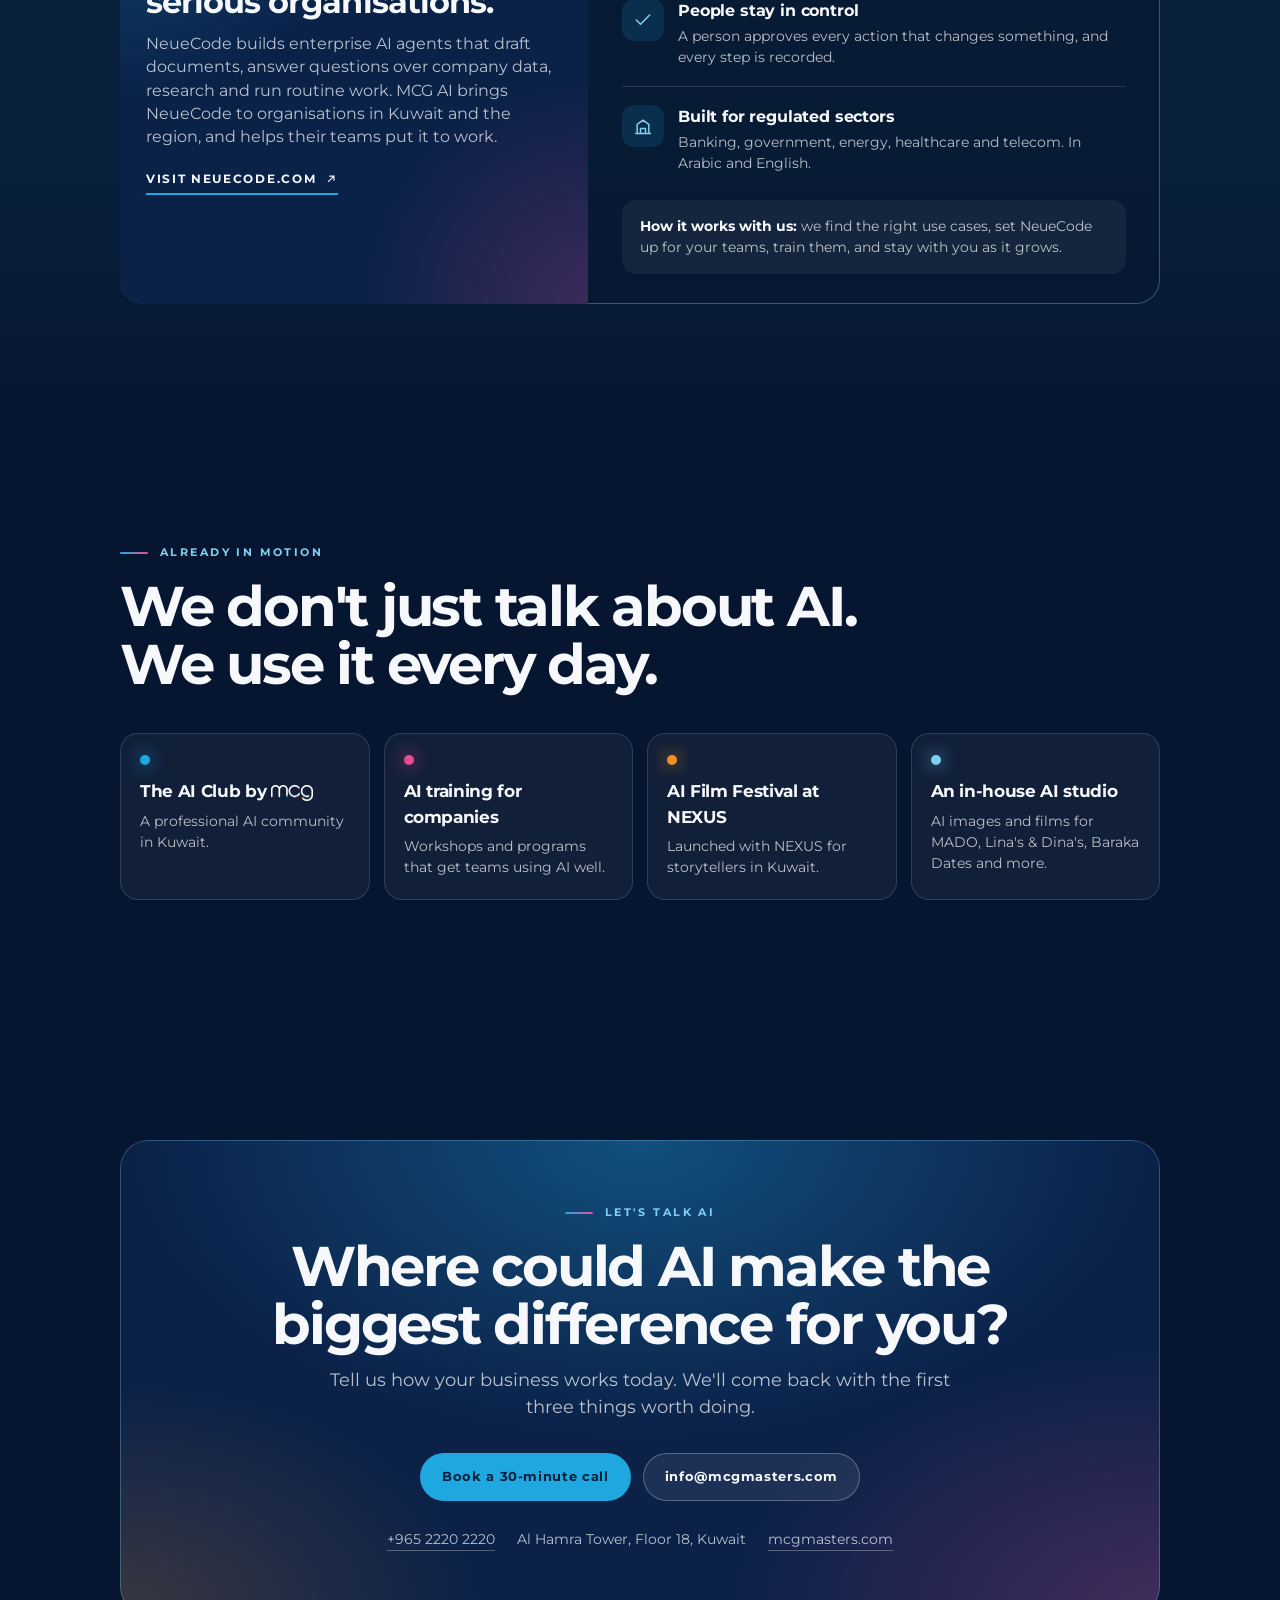
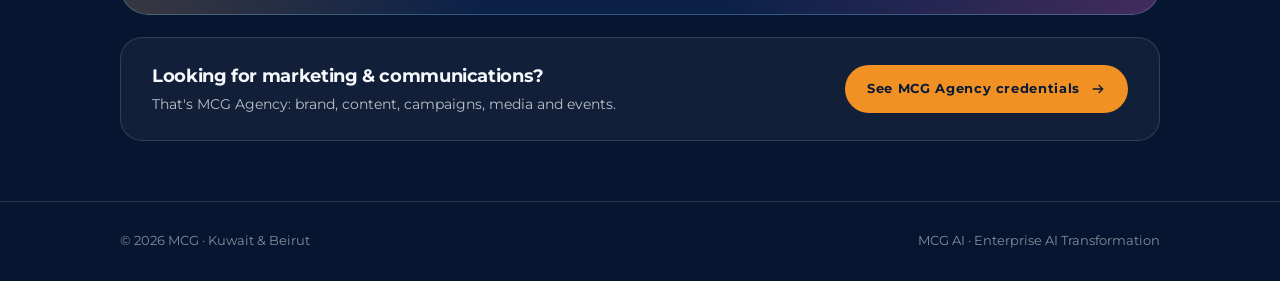
==== commit 67303172: "Use the MCG logo wherever MCG appears in a title Co-Authored-By: Claude Opus 5.5 <noreply@anthropic." ====
--- a/ai.html
+++ b/ai.html
@@ -66,6 +66,9 @@
 .nexus p i{width:8px;height:8px;border-radius:50%;background:var(--pink);box-shadow:0 0 0 0 rgba(233,76,151,.7);animation:ping 1.8s infinite}
 @keyframes ping{70%{box-shadow:0 0 0 10px rgba(233,76,151,0)}100%{box-shadow:0 0 0 0 rgba(233,76,151,0)}}
 
+/* the logo stands in for "MCG" in titles */
+.lg{display:inline-block;height:.96em;width:auto;vertical-align:-.24em;margin-right:.04em}
+
 /* sections */
 section{position:relative;padding:84px 0}
 @media (min-width:760px){section{padding:120px 0}}
@@ -175,7 +178,7 @@
   <div class="orb" aria-hidden="true"><i class="r1"></i><i class="r2"></i><i class="r3"></i><b></b><span class="s1"></span><span class="s2"></span><span class="s3"></span></div>
   <div class="wrap">
     <p class="crumb rv"><i><b style="background:var(--blue)"></b><b style="background:var(--pink)"></b><b style="background:var(--orange)"></b></i>A division of MCG</p>
-    <h1 class="rv" style="--d:.08s">MCG <em>AI</em></h1>
+    <h1 class="rv" style="--d:.08s"><img class="lg" src="assets/logo_white.webp" alt="MCG"> <em>AI</em></h1>
     <p class="sub rv" style="--d:.16s">Enterprise AI Transformation</p>
     <p class="lede rv" style="--d:.24s">We help organisations put AI to work, from the first strategy session to AI running safely inside the business every day.</p>
     <div class="ctas rv" style="--d:.32s">
@@ -195,8 +198,8 @@
       <div class="par"><img src="assets/logo_color.webp" alt="MCG"><span>Parent brand</span></div>
       <div class="br" aria-hidden="true"></div>
       <div class="two">
-        <a class="div ag" href="./?nointro"><b>MCG Agency</b><span>Marketing &amp; Communications</span><em>See credentials →</em></a>
-        <div class="div on"><b>MCG AI</b><span>Enterprise AI Transformation</span><em>You are here</em></div>
+        <a class="div ag" href="./?nointro"><b><img class="lg" src="assets/logo_white.webp" alt="MCG"> Agency</b><span>Marketing &amp; Communications</span><em>See credentials →</em></a>
+        <div class="div on"><b><img class="lg" src="assets/logo_white.webp" alt="MCG"> AI</b><span>Enterprise AI Transformation</span><em>You are here</em></div>
       </div>
     </div>
   </div>
@@ -246,7 +249,7 @@
 <section class="partner" id="neuecode">
   <div class="wrap">
     <p class="k rv">In collaboration with</p>
-    <h2 class="rv">MCG AI × NeueCode</h2>
+    <h2 class="rv"><img class="lg" src="assets/logo_white.webp" alt="MCG"> AI × NeueCode</h2>
     <div class="pcard rv" style="--d:.1s">
       <div class="pl">
         <div class="lock"><img src="assets/logo_white.webp" alt="MCG"><span class="x">×</span><span class="nc">NeueCode</span></div>
@@ -269,7 +272,7 @@
     <p class="k rv">Already in motion</p>
     <h2 class="rv">We don't just talk about AI. We use it every day.</h2>
     <div class="agrid">
-      <div class="a rv" style="--c:var(--blue)"><i></i><b>The AI Club by MCG</b><span>A professional AI community in Kuwait.</span></div>
+      <div class="a rv" style="--c:var(--blue)"><i></i><b>The AI Club by <img class="lg" src="assets/logo_white.webp" alt="MCG"></b><span>A professional AI community in Kuwait.</span></div>
       <div class="a rv" style="--c:var(--pink);--d:.06s"><i></i><b>AI training for companies</b><span>Workshops and programs that get teams using AI well.</span></div>
       <div class="a rv" style="--c:var(--orange);--d:.12s"><i></i><b>AI Film Festival at NEXUS</b><span>Launched with NEXUS for storytellers in Kuwait.</span></div>
       <div class="a rv" style="--c:var(--sky);--d:.18s"><i></i><b>An in-house AI studio</b><span>AI images and films for MADO, Lina's &amp; Dina's, Baraka Dates and more.</span></div>
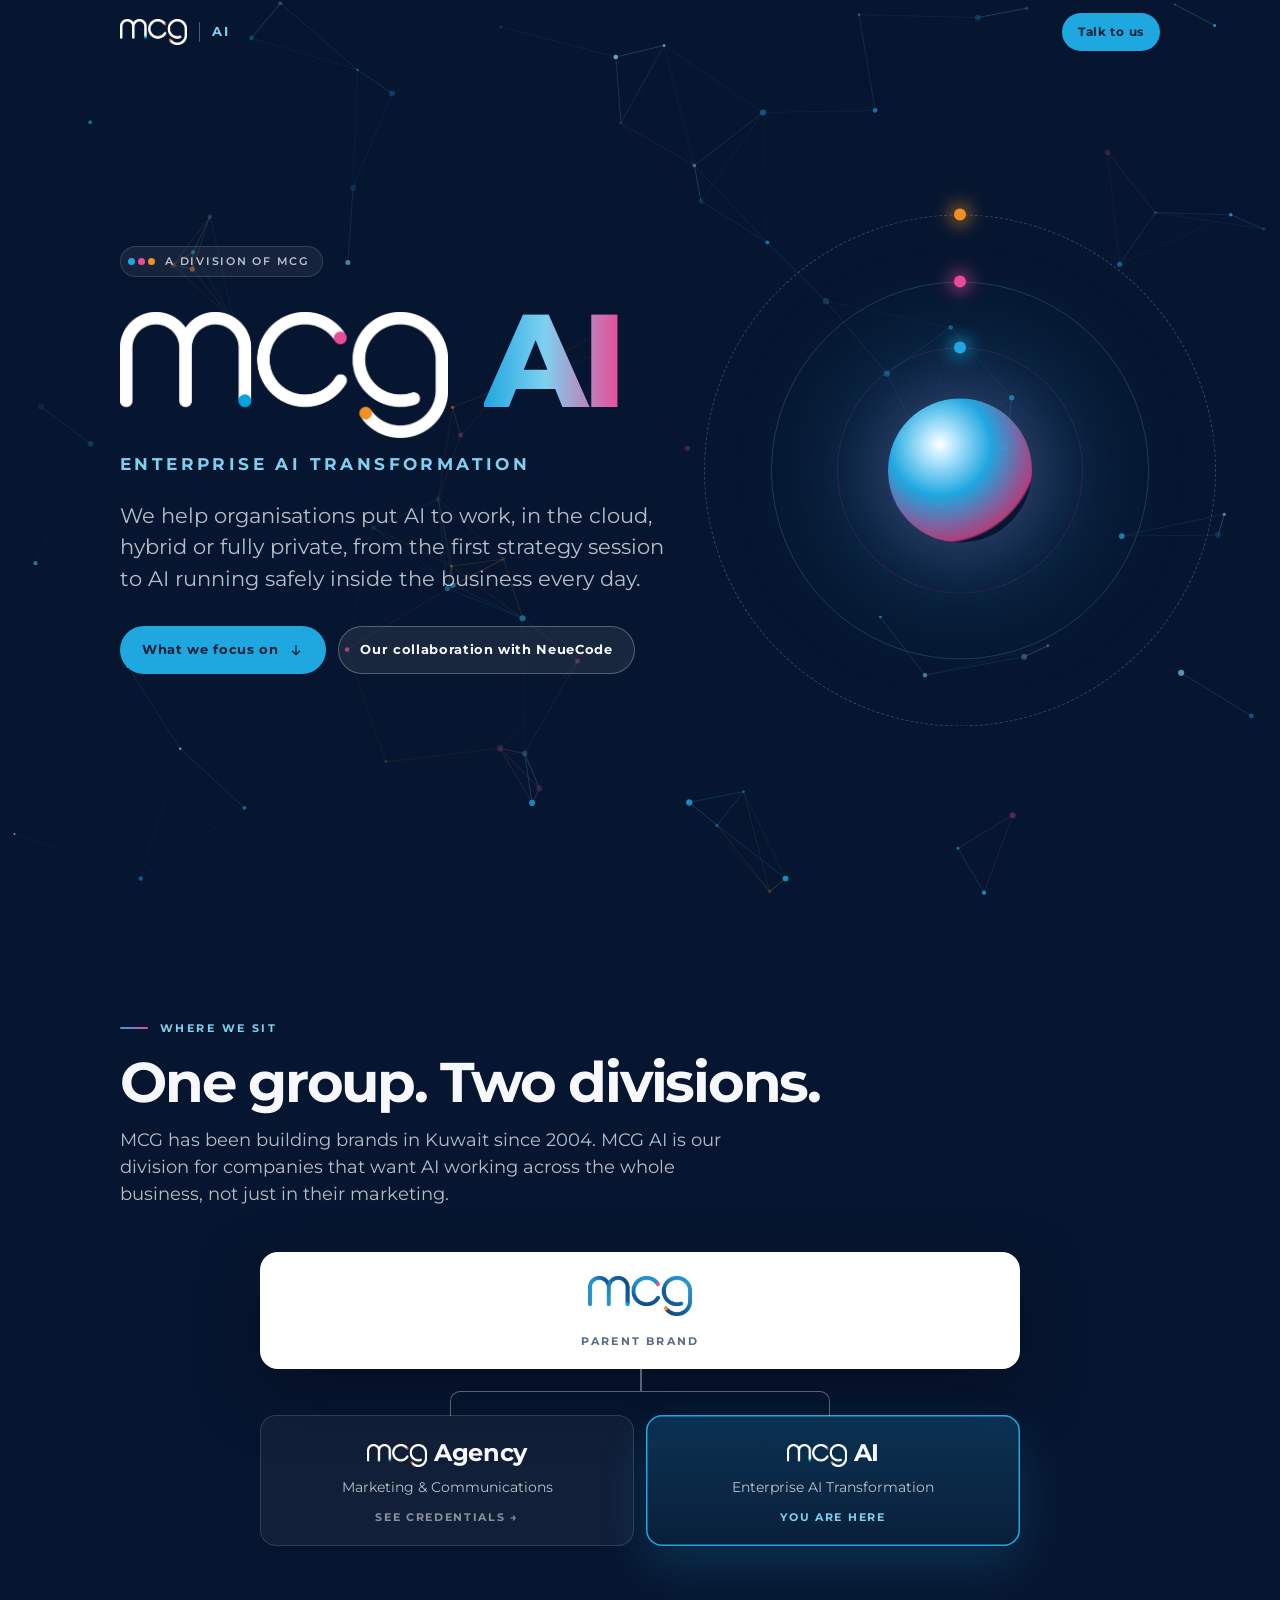
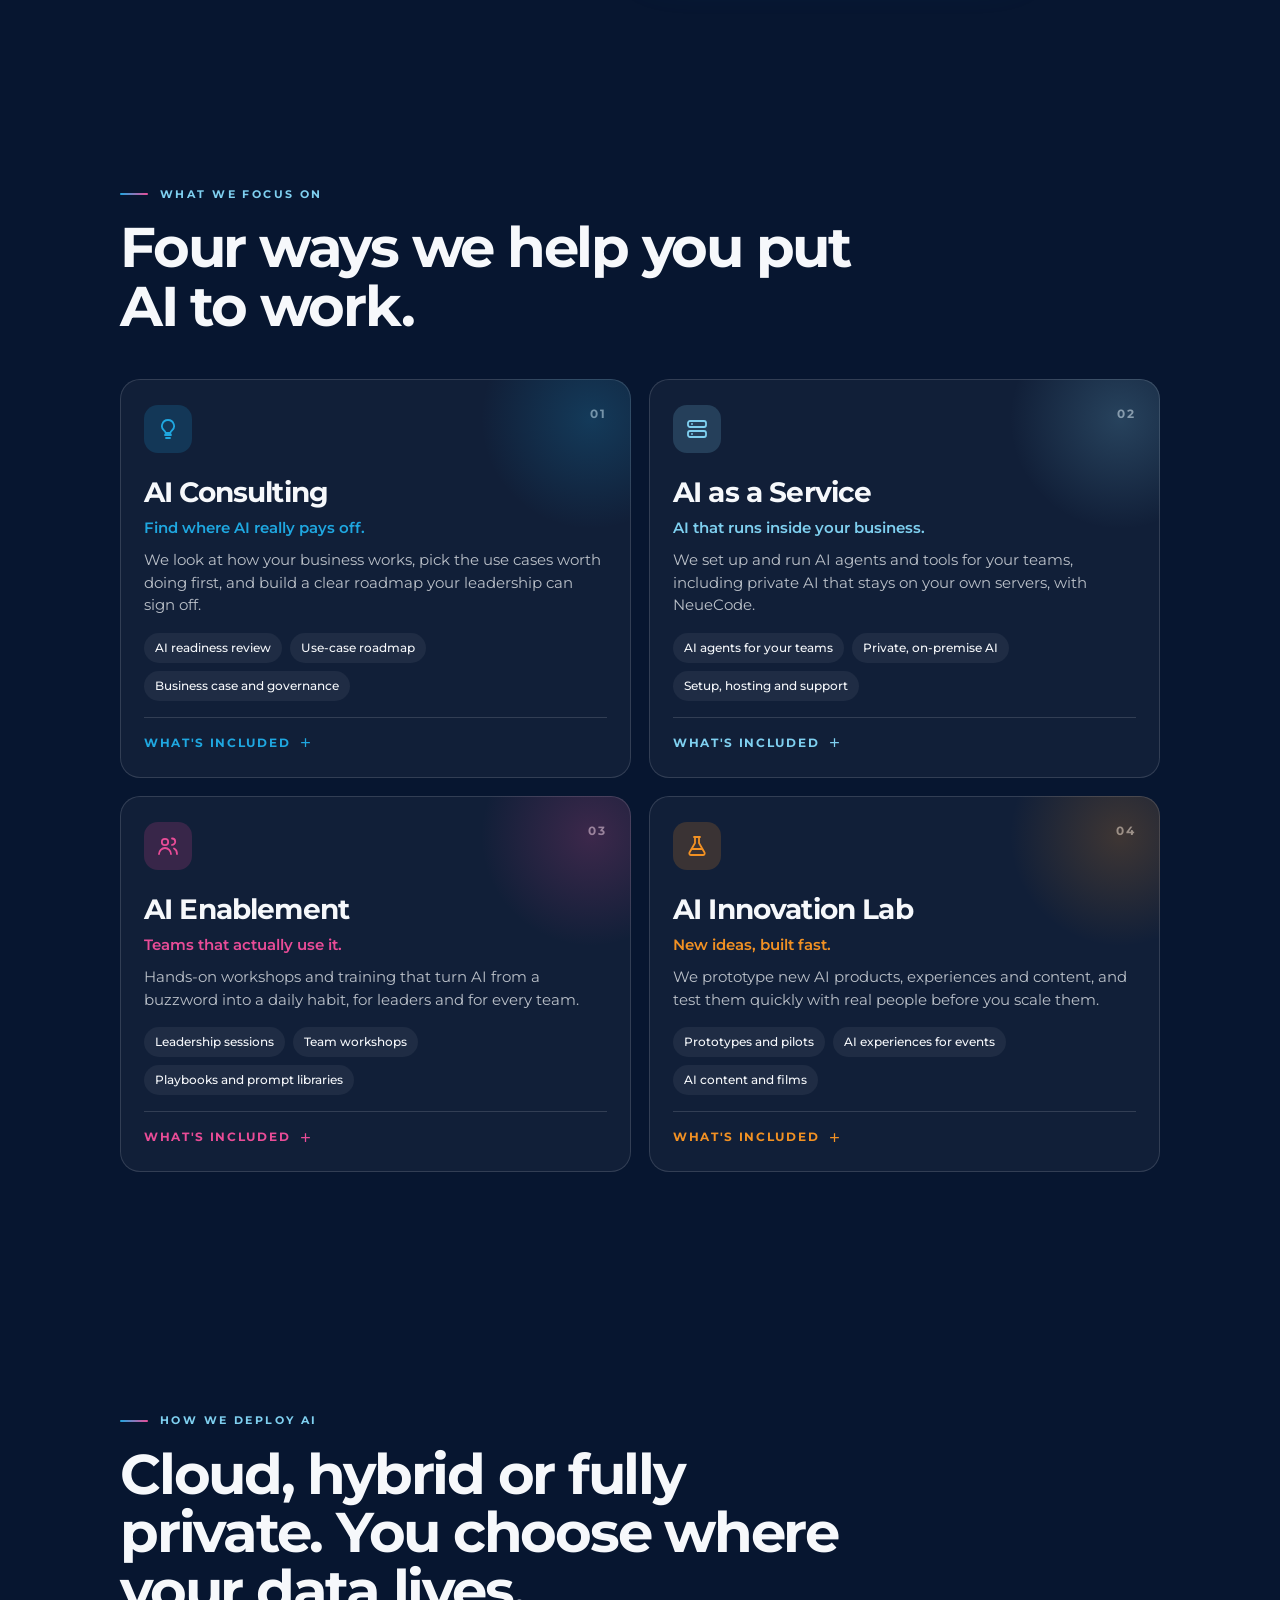
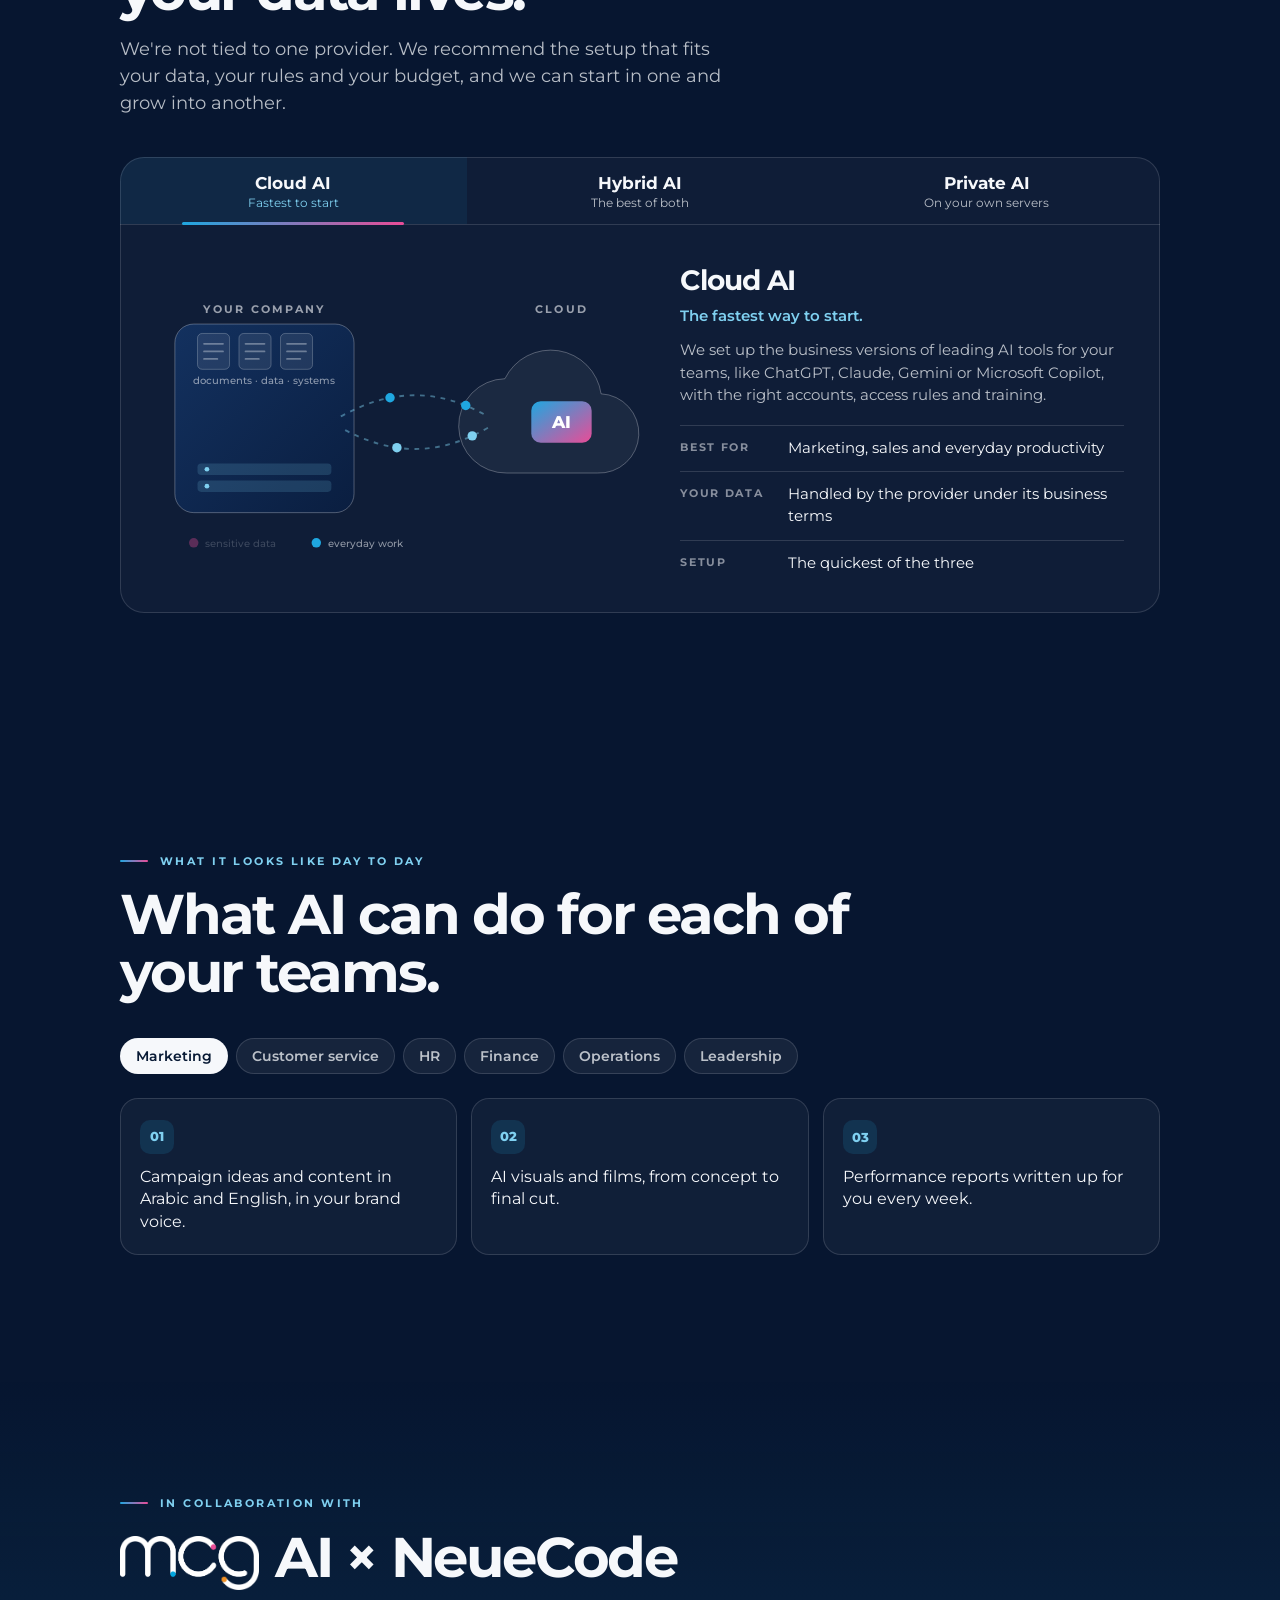
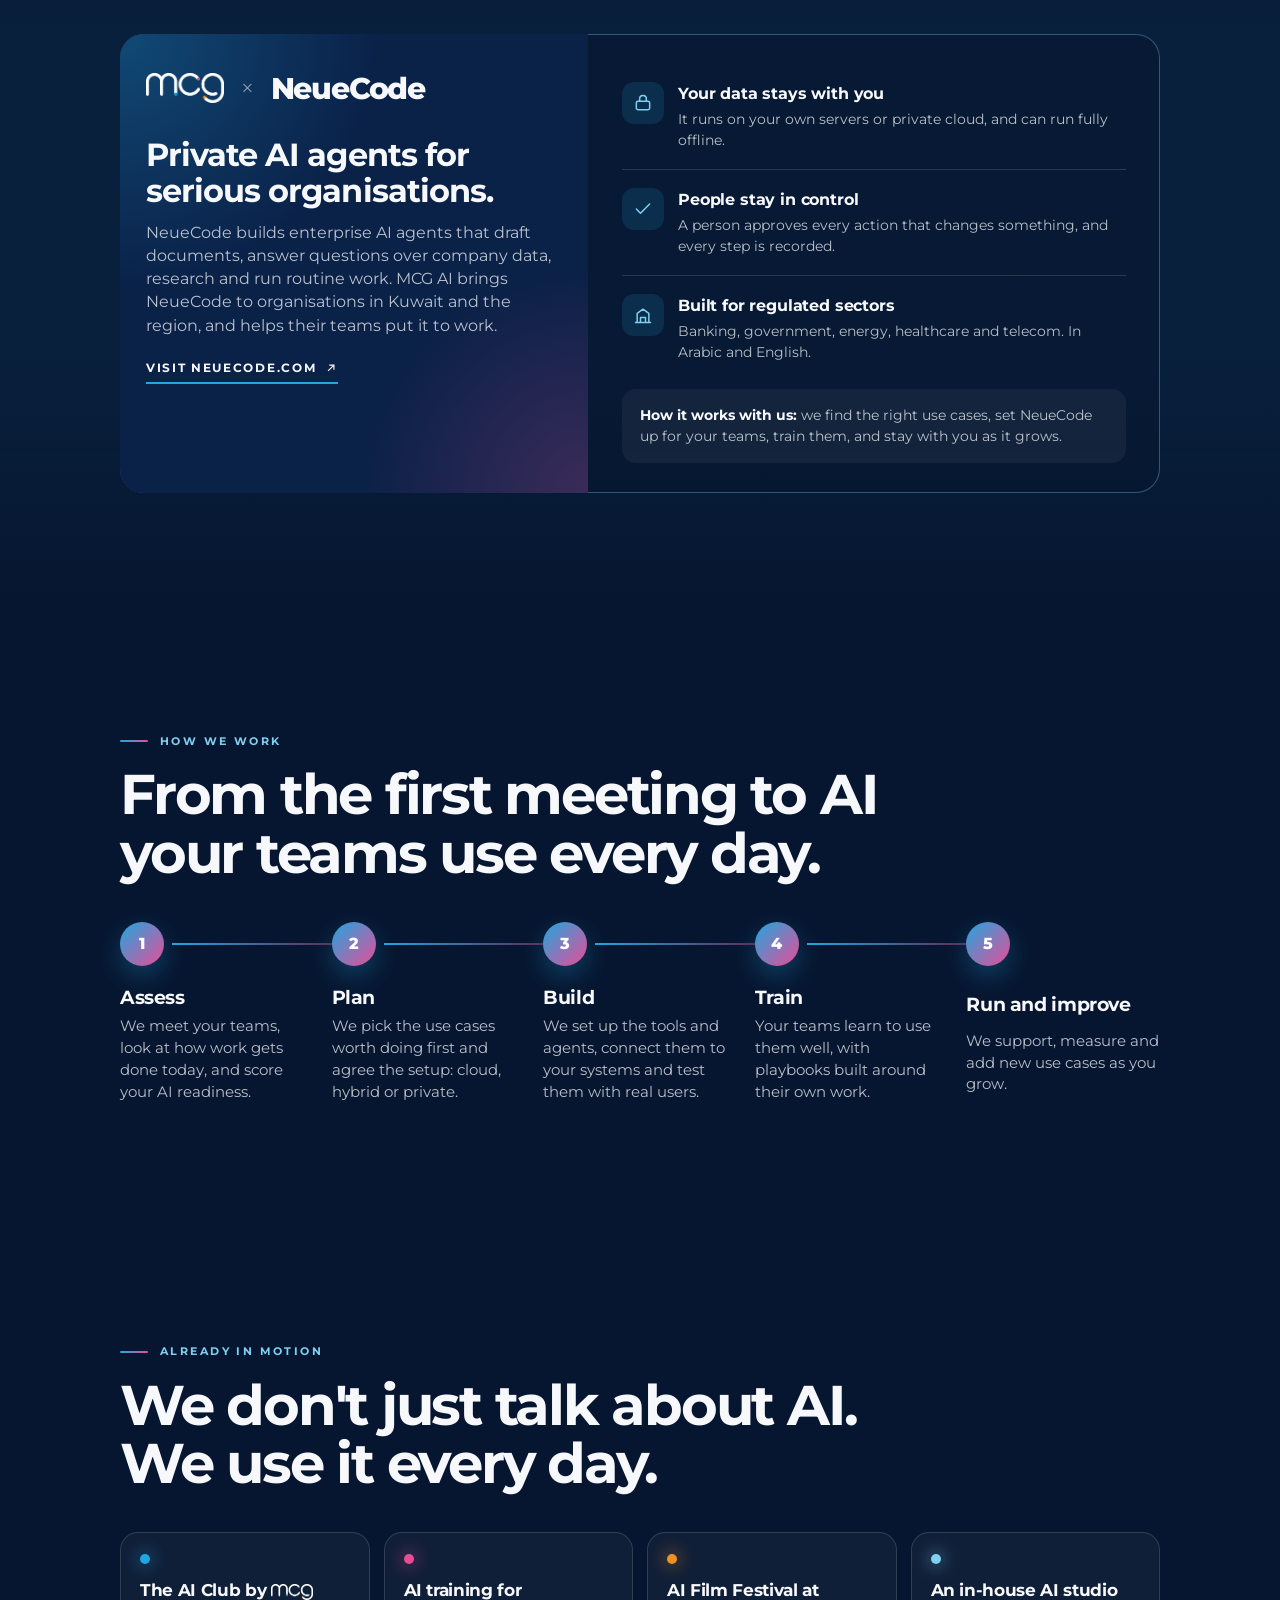
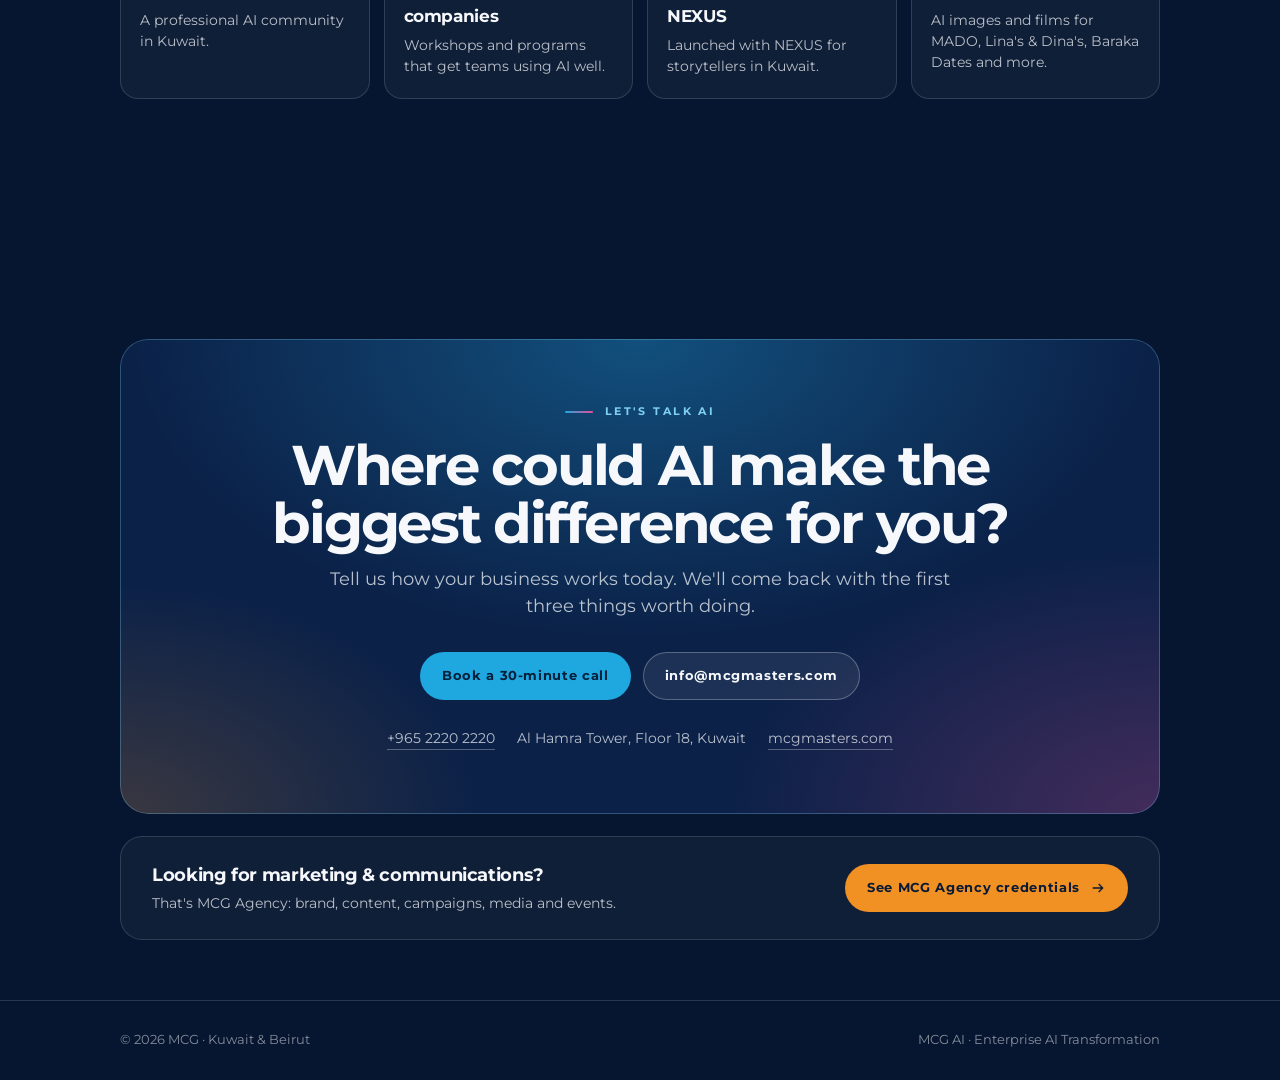
==== commit 3aa13b09: "MCG AI page: deployment options, what's included, team use cases, how we work - Cloud / Hybrid / Pri" ====
--- a/ai.html
+++ b/ai.html
@@ -133,6 +133,82 @@
 .how{margin-top:8px;padding:16px 18px;border-radius:14px;background:rgba(255,255,255,.05);font-size:14px;color:var(--mist)}
 .how b{color:var(--ink)}
 
+
+/* what's included */
+.more{margin-top:16px;border-top:1px solid var(--line);padding-top:12px}
+.more summary{list-style:none;display:inline-flex;align-items:center;gap:8px;cursor:pointer;font-weight:700;font-size:12px;letter-spacing:.14em;text-transform:uppercase;color:var(--c)}
+.more summary::-webkit-details-marker{display:none}
+.more summary svg{width:15px;height:15px;transition:transform .3s}
+.more[open] summary svg{transform:rotate(45deg)}
+.inc{margin-top:12px;list-style:none;display:grid;gap:9px}
+.inc li{position:relative;padding-left:22px;font-size:14.5px;line-height:1.45;color:var(--ink)}
+.inc li::before{content:"";position:absolute;left:2px;top:.5em;width:9px;height:9px;border-radius:50%;background:var(--c);box-shadow:0 0 10px var(--c)}
+
+/* deploy */
+.dep{margin-top:40px;border-radius:24px;background:rgba(255,255,255,.03);box-shadow:inset 0 0 0 1px var(--line);overflow:hidden}
+.dtabs{display:grid;grid-template-columns:repeat(3,1fr);border-bottom:1px solid var(--line)}
+.dtabs button{appearance:none;border:0;background:transparent;color:var(--mist);font-family:inherit;padding:16px 8px 14px;cursor:pointer;display:flex;flex-direction:column;align-items:center;gap:3px;position:relative;transition:background .3s,color .3s}
+.dtabs button b{font-weight:700;font-size:clamp(14px,3.6vw,17px);color:var(--ink)}
+.dtabs button span{font-size:11.5px}
+.dtabs button::after{content:"";position:absolute;left:18%;right:18%;bottom:-1px;height:3px;border-radius:3px;background:linear-gradient(90deg,var(--blue),var(--pink));transform:scaleX(0);transition:transform .35s}
+.dtabs button[aria-selected="true"]{background:rgba(31,167,224,.08);color:var(--sky)}
+.dtabs button[aria-selected="true"]::after{transform:scaleX(1)}
+.dbody{display:grid;grid-template-columns:1fr;gap:6px;padding:22px 18px 26px}
+@media (min-width:900px){.dbody{grid-template-columns:1.05fr .95fr;gap:34px;padding:34px 36px 38px;align-items:center}}
+.dvis svg{width:100%;height:auto;display:block}
+#dsvg .lbl{font:700 12px var(--f);letter-spacing:.2em;fill:rgba(246,248,251,.6)}
+#dsvg .sm{font:500 11px var(--f);fill:rgba(246,248,251,.55)}
+#dsvg .sm.pk{fill:#F36FAE}
+#dsvg .ai{font:800 18px var(--f);fill:#fff}
+#dsvg .srv rect{fill:rgba(127,208,240,.16)}#dsvg .srv circle{fill:#7FD0F0}
+#dsvg .docs rect{fill:rgba(255,255,255,.08);stroke:rgba(246,248,251,.25)}#dsvg .docs path{stroke:rgba(246,248,251,.35);stroke-width:2;stroke-linecap:round}
+#dsvg .ln{fill:none;stroke:rgba(127,208,240,.45);stroke-width:2;stroke-dasharray:5 6}
+#dsvg .d1{fill:#1FA7E0}#dsvg .d2{fill:#7FD0F0}#dsvg .d3{fill:#E94C97}
+#dsvg g{transition:opacity .45s}
+#dsvg .cut,#dsvg .chip-co,#dsvg .inside{opacity:0}
+#dsvg.m-hybrid .chip-co,#dsvg.m-hybrid .inside{opacity:1}
+#dsvg.m-private .chip-co,#dsvg.m-private .inside,#dsvg.m-private .cut{opacity:1}
+#dsvg.m-private .flow,#dsvg.m-private .chip-cl,#dsvg.m-private .link{opacity:0}
+#dsvg.m-private .cl{opacity:.35}
+#dsvg.m-cloud .lg2 circle.d3,#dsvg.m-cloud .lg2 text:nth-of-type(1){opacity:.35}
+.dtxt h3{font-weight:700;font-size:clamp(22px,5.6vw,28px);letter-spacing:-.03em}
+.dtxt .t{margin-top:4px;font-weight:600;font-size:15px;color:var(--sky)}
+.dtxt p.d{margin-top:12px;font-size:15px;color:var(--mist)}
+.dtxt dl{margin-top:18px;display:grid;gap:12px}
+.dtxt dl div{display:grid;grid-template-columns:96px 1fr;gap:12px;padding-top:12px;border-top:1px solid var(--line)}
+.dtxt dt{font-weight:700;font-size:10.5px;letter-spacing:.16em;text-transform:uppercase;color:var(--mist-2);padding-top:2px}
+.dtxt dd{font-size:14.5px;color:var(--ink)}
+.dtxt.sw{animation:swIn .45s cubic-bezier(.2,.8,.2,1)}
+@keyframes swIn{from{opacity:0;transform:translateY(8px)}}
+
+/* teams */
+.tm{margin-top:36px}
+.ttabs{display:flex;gap:8px;overflow-x:auto;padding-bottom:6px;scrollbar-width:none;-webkit-overflow-scrolling:touch}
+.ttabs::-webkit-scrollbar{display:none}
+.ttabs button{flex:none;appearance:none;border:0;font-family:inherit;cursor:pointer;padding:10px 16px;border-radius:999px;background:rgba(255,255,255,.06);box-shadow:inset 0 0 0 1px var(--line);color:var(--mist);font-weight:600;font-size:13.5px;transition:background .25s,color .25s}
+.ttabs button[aria-selected="true"]{background:var(--ink);color:#081A35;box-shadow:none}
+.tcards{margin-top:18px;display:grid;grid-template-columns:1fr;gap:12px}
+@media (min-width:760px){.tcards{grid-template-columns:repeat(3,1fr);gap:14px}}
+.tc{padding:22px 20px;border-radius:18px;background:rgba(255,255,255,.04);box-shadow:inset 0 0 0 1px var(--line);animation:swIn .45s cubic-bezier(.2,.8,.2,1) both;animation-delay:calc(var(--i)*.06s)}
+.tc i{display:grid;place-items:center;width:34px;height:34px;border-radius:10px;background:rgba(31,167,224,.14);color:var(--sky);font-style:normal;font-weight:800;font-size:13px}
+.tc p{margin-top:12px;font-size:15.5px;line-height:1.45;color:var(--ink)}
+
+/* how we work */
+.steps{margin-top:40px;list-style:none;display:grid;grid-template-columns:1fr;gap:0;position:relative}
+.steps li{position:relative;display:grid;grid-template-columns:44px 1fr;column-gap:16px;padding:0 0 26px}
+.steps li::before{content:"";position:absolute;left:21px;top:44px;bottom:0;width:2px;background:linear-gradient(var(--blue),rgba(233,76,151,.4))}
+.steps li:last-child::before{display:none}
+.steps i{grid-row:span 2;display:grid;place-items:center;width:44px;height:44px;border-radius:50%;background:linear-gradient(135deg,var(--blue),var(--pink));font-style:normal;font-weight:800;font-size:16px;color:#fff;box-shadow:0 10px 26px rgba(31,167,224,.3)}
+.steps b{font-weight:700;font-size:19px;letter-spacing:-.02em;padding-top:2px}
+.steps span{margin-top:4px;font-size:14.5px;color:var(--mist)}
+@media (min-width:900px){
+  .steps{grid-template-columns:repeat(5,1fr);gap:18px}
+  .steps li{grid-template-columns:1fr;padding:0}
+  .steps li::before{left:52px;right:-18px;top:21px;bottom:auto;width:auto;height:2px;background:linear-gradient(90deg,var(--blue),rgba(233,76,151,.4))}
+  .steps i{grid-row:auto}
+  .steps b{margin-top:16px}
+}
+
 /* already */
 .agrid{margin-top:40px;display:grid;grid-template-columns:1fr;gap:12px}
 @media (min-width:760px){.agrid{grid-template-columns:repeat(4,1fr);gap:14px}}
@@ -180,7 +256,7 @@
     <p class="crumb rv"><i><b style="background:var(--blue)"></b><b style="background:var(--pink)"></b><b style="background:var(--orange)"></b></i>A division of MCG</p>
     <h1 class="rv" style="--d:.08s"><img class="lg" src="assets/logo_white.webp" alt="MCG"> <em>AI</em></h1>
     <p class="sub rv" style="--d:.16s">Enterprise AI Transformation</p>
-    <p class="lede rv" style="--d:.24s">We help organisations put AI to work, from the first strategy session to AI running safely inside the business every day.</p>
+    <p class="lede rv" style="--d:.24s">We help organisations put AI to work, in the cloud, hybrid or fully private, from the first strategy session to AI running safely inside the business every day.</p>
     <div class="ctas rv" style="--d:.32s">
       <a class="btn pri" href="#focus">What we focus on <svg viewBox="0 0 24 24" fill="none" stroke="currentColor" stroke-width="2" aria-hidden="true"><path d="M12 5v14M6 13l6 6 6-6"/></svg></a>
       <a class="btn sec" href="#neuecode">Our collaboration with NeueCode</a>
@@ -217,6 +293,7 @@
         <p class="t">Find where AI really pays off.</p>
         <p>We look at how your business works, pick the use cases worth doing first, and build a clear roadmap your leadership can sign off.</p>
         <ul><li>AI readiness review</li><li>Use-case roadmap</li><li>Business case and governance</li></ul>
+        <details class="more"><summary>What's included <svg viewBox="0 0 24 24" fill="none" stroke="currentColor" stroke-width="2" aria-hidden="true"><path d="M12 5v14M5 12h14"/></svg></summary><ul class="inc"><li>AI readiness assessment for the whole company</li><li>Use-case discovery sessions with each department</li><li>A roadmap and business case leadership can sign off</li><li>AI policy: data, privacy, approvals and who can use what</li><li>Choosing the right setup: cloud, hybrid or fully private</li><li>A change plan so people actually adopt it</li></ul></details>
       </article>
       <article class="v rv" style="--c:var(--sky);--d:.08s">
         <span class="n">02</span>
@@ -225,6 +302,7 @@
         <p class="t">AI that runs inside your business.</p>
         <p>We set up and run AI agents and tools for your teams, including private AI that stays on your own servers, with NeueCode.</p>
         <ul><li>AI agents for your teams</li><li>Private, on-premise AI</li><li>Setup, hosting and support</li></ul>
+        <details class="more"><summary>What's included <svg viewBox="0 0 24 24" fill="none" stroke="currentColor" stroke-width="2" aria-hidden="true"><path d="M12 5v14M5 12h14"/></svg></summary><ul class="inc"><li>Custom AI assistants for each department</li><li>A knowledge assistant over your own documents, in Arabic and English</li><li>Automations that connect AI to your email, CRM and ERP</li><li>Private AI agents on your own servers, with NeueCode</li><li>Setup, hosting, monitoring and support</li><li>Regular updates as new and better models come out</li></ul></details>
       </article>
       <article class="v rv" style="--c:var(--pink)">
         <span class="n">03</span>
@@ -233,6 +311,7 @@
         <p class="t">Teams that actually use it.</p>
         <p>Hands-on workshops and training that turn AI from a buzzword into a daily habit, for leaders and for every team.</p>
         <ul><li>Leadership sessions</li><li>Team workshops</li><li>Playbooks and prompt libraries</li></ul>
+        <details class="more"><summary>What's included <svg viewBox="0 0 24 24" fill="none" stroke="currentColor" stroke-width="2" aria-hidden="true"><path d="M12 5v14M5 12h14"/></svg></summary><ul class="inc"><li>Leadership briefings on what AI means for your business</li><li>Hands-on workshops for marketing, social media and content teams</li><li>Programs built around each department's real work</li><li>Half-day, one-day, two-day or weekly formats</li><li>Prompt libraries and playbooks your teams keep</li><li>AI champions inside your teams, and certificates for every participant</li></ul></details>
       </article>
       <article class="v rv" style="--c:var(--orange);--d:.08s">
         <span class="n">04</span>
@@ -241,7 +320,75 @@
         <p class="t">New ideas, built fast.</p>
         <p>We prototype new AI products, experiences and content, and test them quickly with real people before you scale them.</p>
         <ul><li>Prototypes and pilots</li><li>AI experiences for events</li><li>AI content and films</li></ul>
+        <details class="more"><summary>What's included <svg viewBox="0 0 24 24" fill="none" stroke="currentColor" stroke-width="2" aria-hidden="true"><path d="M12 5v14M5 12h14"/></svg></summary><ul class="inc"><li>Quick prototypes and pilots of new AI ideas</li><li>AI experiences for events, exhibitions and booths</li><li>Hybrid production: we shoot what must be real, AI builds the rest</li><li>AI films, visuals and digital characters</li><li>Internal tools built around how your team works</li><li>Testing with real people before you scale anything</li></ul></details>
       </article>
+    </div>
+  </div>
+</section>
+
+<section id="deploy">
+  <div class="wrap">
+    <p class="k rv">How we deploy AI</p>
+    <h2 class="rv">Cloud, hybrid or fully private. You choose where your data lives.</h2>
+    <p class="intro-p rv">We're not tied to one provider. We recommend the setup that fits your data, your rules and your budget, and we can start in one and grow into another.</p>
+    <div class="dep rv" style="--d:.1s">
+      <div class="dtabs" role="tablist" aria-label="Ways to deploy AI">
+        <button role="tab" aria-selected="true" data-m="cloud"><b>Cloud AI</b><span>Fastest to start</span></button>
+        <button role="tab" aria-selected="false" data-m="hybrid"><b>Hybrid AI</b><span>The best of both</span></button>
+        <button role="tab" aria-selected="false" data-m="private"><b>Private AI</b><span>On your own servers</span></button>
+      </div>
+      <div class="dbody">
+        <div class="dvis">
+          <svg id="dsvg" class="m-cloud" viewBox="0 0 520 300" role="img" aria-label="Where the AI runs and where your data goes">
+            <defs>
+              <linearGradient id="gco" x1="0" y1="0" x2="1" y2="1"><stop offset="0" stop-color="#13315F"/><stop offset="1" stop-color="#0A1E40"/></linearGradient>
+              <linearGradient id="gai" x1="0" y1="0" x2="1" y2="1"><stop offset="0" stop-color="#1FA7E0"/><stop offset="1" stop-color="#E94C97"/></linearGradient>
+              <path id="pOut" d="M196 150 C 250 120, 300 120, 352 150"/>
+              <path id="pIn" d="M352 162 C 300 192, 250 192, 196 162"/>
+              <path id="pLoop" d="M52 154 C 52 114, 178 114, 178 154 C 178 194, 52 194, 52 154"/>
+            </defs>
+            <g class="co">
+              <rect x="20" y="52" width="190" height="200" rx="20" fill="url(#gco)" stroke="rgba(246,248,251,.3)"/>
+              <text x="115" y="40" text-anchor="middle" class="lbl">YOUR COMPANY</text>
+              <g class="srv"><rect x="44" y="200" width="142" height="12" rx="4"/><rect x="44" y="218" width="142" height="12" rx="4"/><circle cx="54" cy="206" r="2.5"/><circle cx="54" cy="224" r="2.5"/></g>
+              <g class="docs"><rect x="44" y="62" width="34" height="38" rx="5"/><rect x="88" y="62" width="34" height="38" rx="5"/><rect x="132" y="62" width="34" height="38" rx="5"/><path d="M51 73h20M51 81h20M51 89h14M95 73h20M95 81h20M95 89h14M139 73h20M139 81h20M139 89h14"/></g>
+              <text x="115" y="116" text-anchor="middle" class="sm">documents · data · systems</text>
+            </g>
+            <g class="cl">
+              <path d="M372 210 h96 a42 42 0 0 0 4 -84 a54 54 0 0 0 -102 -16 a40 40 0 0 0 2 100 z" fill="rgba(255,255,255,.05)" stroke="rgba(246,248,251,.3)"/>
+              <text x="430" y="40" text-anchor="middle" class="lbl">CLOUD</text>
+            </g>
+            <g class="link"><use href="#pOut" class="ln"/><use href="#pIn" class="ln"/></g>
+            <g class="cut"><circle cx="274" cy="156" r="16" fill="#0A1E40" stroke="#E94C97"/><path d="M267 149l14 14M281 149l-14 14" stroke="#E94C97" stroke-width="2.2" stroke-linecap="round"/><text x="292" y="200" text-anchor="middle" class="sm pk">no outside connection</text></g>
+            <g class="chip chip-cl"><rect x="398" y="134" width="64" height="44" rx="10" fill="url(#gai)"/><text x="430" y="162" text-anchor="middle" class="ai">AI</text></g>
+            <g class="chip chip-co"><rect x="83" y="132" width="64" height="44" rx="10" fill="url(#gai)"/><text x="115" y="160" text-anchor="middle" class="ai">AI</text></g>
+            <g class="flow">
+              <circle r="5" class="d1"><animateMotion dur="2.2s" repeatCount="indefinite"><mpath href="#pOut"/></animateMotion></circle>
+              <circle r="5" class="d1"><animateMotion dur="2.2s" begin="1.1s" repeatCount="indefinite"><mpath href="#pOut"/></animateMotion></circle>
+              <circle r="5" class="d2"><animateMotion dur="2.2s" begin=".5s" repeatCount="indefinite"><mpath href="#pIn"/></animateMotion></circle>
+              <circle r="5" class="d2"><animateMotion dur="2.2s" begin="1.6s" repeatCount="indefinite"><mpath href="#pIn"/></animateMotion></circle>
+            </g>
+            <g class="inside">
+              <circle r="4.5" class="d3"><animateMotion dur="3s" repeatCount="indefinite"><mpath href="#pLoop"/></animateMotion></circle>
+              <circle r="4.5" class="d3"><animateMotion dur="3s" begin="1s" repeatCount="indefinite"><mpath href="#pLoop"/></animateMotion></circle>
+              <circle r="4.5" class="d3"><animateMotion dur="3s" begin="2s" repeatCount="indefinite"><mpath href="#pLoop"/></animateMotion></circle>
+            </g>
+            <g class="lg2"><circle cx="40" cy="284" r="5" class="d3"/><text x="52" y="288" class="sm">sensitive data</text><circle cx="170" cy="284" r="5" class="d1"/><text x="182" y="288" class="sm">everyday work</text></g>
+          </svg>
+        </div>
+        <div class="dtxt" id="dtxt" aria-live="polite"></div>
+      </div>
+    </div>
+  </div>
+</section>
+
+<section id="teams">
+  <div class="wrap">
+    <p class="k rv">What it looks like day to day</p>
+    <h2 class="rv">What AI can do for each of your teams.</h2>
+    <div class="tm rv" style="--d:.1s">
+      <div class="ttabs" id="ttabs" role="tablist" aria-label="Teams"></div>
+      <div class="tcards" id="tcards"></div>
     </div>
   </div>
 </section>
@@ -267,6 +414,20 @@
   </div>
 </section>
 
+<section id="how">
+  <div class="wrap">
+    <p class="k rv">How we work</p>
+    <h2 class="rv">From the first meeting to AI your teams use every day.</h2>
+    <ol class="steps">
+      <li class="rv"><i>1</i><b>Assess</b><span>We meet your teams, look at how work gets done today, and score your AI readiness.</span></li>
+      <li class="rv" style="--d:.06s"><i>2</i><b>Plan</b><span>We pick the use cases worth doing first and agree the setup: cloud, hybrid or private.</span></li>
+      <li class="rv" style="--d:.12s"><i>3</i><b>Build</b><span>We set up the tools and agents, connect them to your systems and test them with real users.</span></li>
+      <li class="rv" style="--d:.18s"><i>4</i><b>Train</b><span>Your teams learn to use them well, with playbooks built around their own work.</span></li>
+      <li class="rv" style="--d:.24s"><i>5</i><b>Run and improve</b><span>We support, measure and add new use cases as you grow.</span></li>
+    </ol>
+  </div>
+</section>
+
 <section id="already">
   <div class="wrap">
     <p class="k rv">Already in motion</p>
@@ -309,6 +470,38 @@
   /* reveal on scroll */
   var els=[].slice.call(document.querySelectorAll('.rv'));
   if('IntersectionObserver' in window){var io=new IntersectionObserver(function(es){es.forEach(function(e){if(e.isIntersecting){e.target.classList.add('in');io.unobserve(e.target)}})},{rootMargin:'0px 0px -8% 0px'});els.forEach(function(e){io.observe(e)})}else els.forEach(function(e){e.classList.add('in')});
+
+  /* deploy: cloud, hybrid, private */
+  var DEP={
+    cloud:{h:'Cloud AI',t:'The fastest way to start.',d:'We set up the business versions of leading AI tools for your teams, like ChatGPT, Claude, Gemini or Microsoft Copilot, with the right accounts, access rules and training.',r:[['Best for','Marketing, sales and everyday productivity'],['Your data','Handled by the provider under its business terms'],['Setup','The quickest of the three']]},
+    hybrid:{h:'Hybrid AI',t:'Sensitive data stays in. Everyday work uses the cloud.',d:'Private AI handles your confidential documents and data inside your network. Cloud AI handles content, research and general work. We connect the two with clear rules on what goes where.',r:[['Best for','Most mid-size and large companies'],['Your data','Confidential data never leaves your network'],['Powered by','Cloud AI tools plus NeueCode for the private side']]},
+    private:{h:'Private AI',t:'Everything stays on your own servers.',d:'AI agents run inside your own infrastructure or private cloud, and can run fully offline. With NeueCode, a person approves every action that changes something, and every step is recorded for audit.',r:[['Best for','Banks, government, energy, healthcare and telecom'],['Your data','Never leaves your servers'],['Powered by','NeueCode']]}
+  };
+  var dsvg=document.getElementById('dsvg'),dtxt=document.getElementById('dtxt'),dtabs=[].slice.call(document.querySelectorAll('.dtabs button'));
+  function esc(x){return String(x).replace(/&/g,'&amp;').replace(/</g,'&lt;')}
+  function setDep(m){var D=DEP[m];dsvg.setAttribute('class','m-'+m);dtabs.forEach(function(b){b.setAttribute('aria-selected',b.dataset.m===m?'true':'false')});
+    dtxt.classList.remove('sw');void dtxt.offsetWidth;dtxt.classList.add('sw');
+    dtxt.innerHTML='<h3>'+esc(D.h)+'</h3><p class="t">'+esc(D.t)+'</p><p class="d">'+esc(D.d)+'</p><dl>'+D.r.map(function(x){return '<div><dt>'+esc(x[0])+'</dt><dd>'+esc(x[1])+'</dd></div>'}).join('')+'</dl>'}
+  dtabs.forEach(function(b){b.addEventListener('click',function(){setDep(b.dataset.m);depAuto=false})});
+  setDep('cloud');
+  /* cycle through the three until someone taps one */
+  var depAuto=true;setInterval(function(){if(!depAuto)return;var r=dsvg.getBoundingClientRect();if(r.bottom<0||r.top>innerHeight)return;var ks=['cloud','hybrid','private'],c=ks.indexOf(dsvg.getAttribute('class').slice(2));setDep(ks[(c+1)%3])},5200);
+
+  /* teams */
+  var TEAMS=[
+    ['Marketing',['Campaign ideas and content in Arabic and English, in your brand voice.','AI visuals and films, from concept to final cut.','Performance reports written up for you every week.']],
+    ['Customer service',['An assistant that answers customers on your website and WhatsApp, in Arabic and English.','A summary of every ticket and call, with the next step.','Draft replies your team checks and sends in one click.']],
+    ['HR',['A policy assistant employees can ask anything, any time.','First-pass summaries of CVs against the job brief.','Onboarding guides built for each new joiner.']],
+    ['Finance',['Data pulled out of invoices and statements automatically.','Monthly reports and variance notes drafted for review.','Answers about spend and budgets, straight from your data.']],
+    ['Operations',['Your SOPs and manuals turned into an assistant teams can ask.','Routine reports, follow-ups and handovers done automatically.','Issues and delays flagged early from your daily data.']],
+    ['Leadership',['Board packs and long reports summarised in minutes.','Market and competitor briefs whenever you need them.','One place to ask questions across company data.']]
+  ];
+  var tt=document.getElementById('ttabs'),tcd=document.getElementById('tcards');
+  tt.innerHTML=TEAMS.map(function(t,i){return '<button role="tab" aria-selected="'+(i?'false':'true')+'" data-i="'+i+'">'+esc(t[0])+'</button>'}).join('');
+  function setTeam(i){[].forEach.call(tt.children,function(b,j){b.setAttribute('aria-selected',j===i?'true':'false')});tcd.innerHTML=TEAMS[i][1].map(function(x,j){return '<div class="tc" style="--i:'+j+'"><i>0'+(j+1)+'</i><p>'+esc(x)+'</p></div>'}).join('')}
+  tt.addEventListener('click',function(e){var b=e.target.closest('button');if(b)setTeam(+b.dataset.i)});
+  setTeam(0);
+
   /* NEXUS line shows only during the event */
   var now=new Date();if(now<new Date('2026-11-29T00:00:00+03:00'))document.getElementById('nexus').hidden=false;
   /* hero: a living network in our colours */
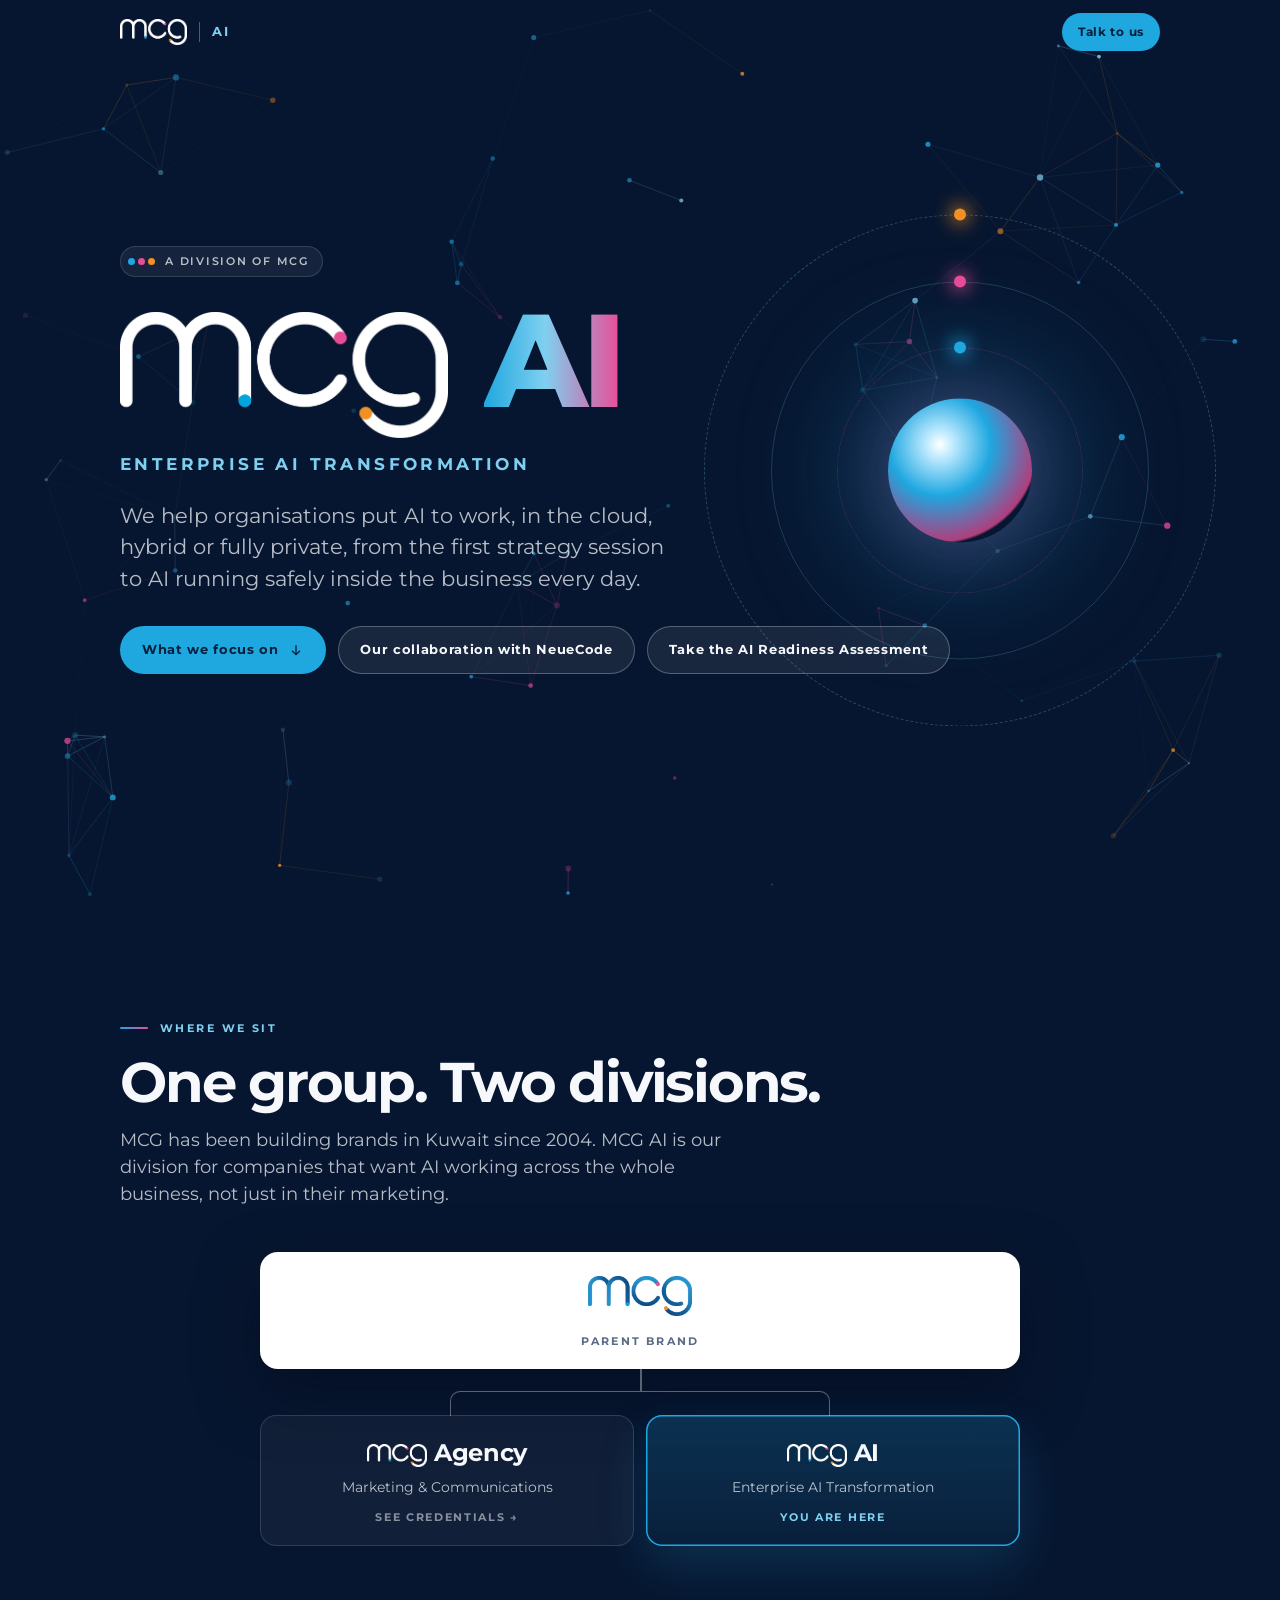
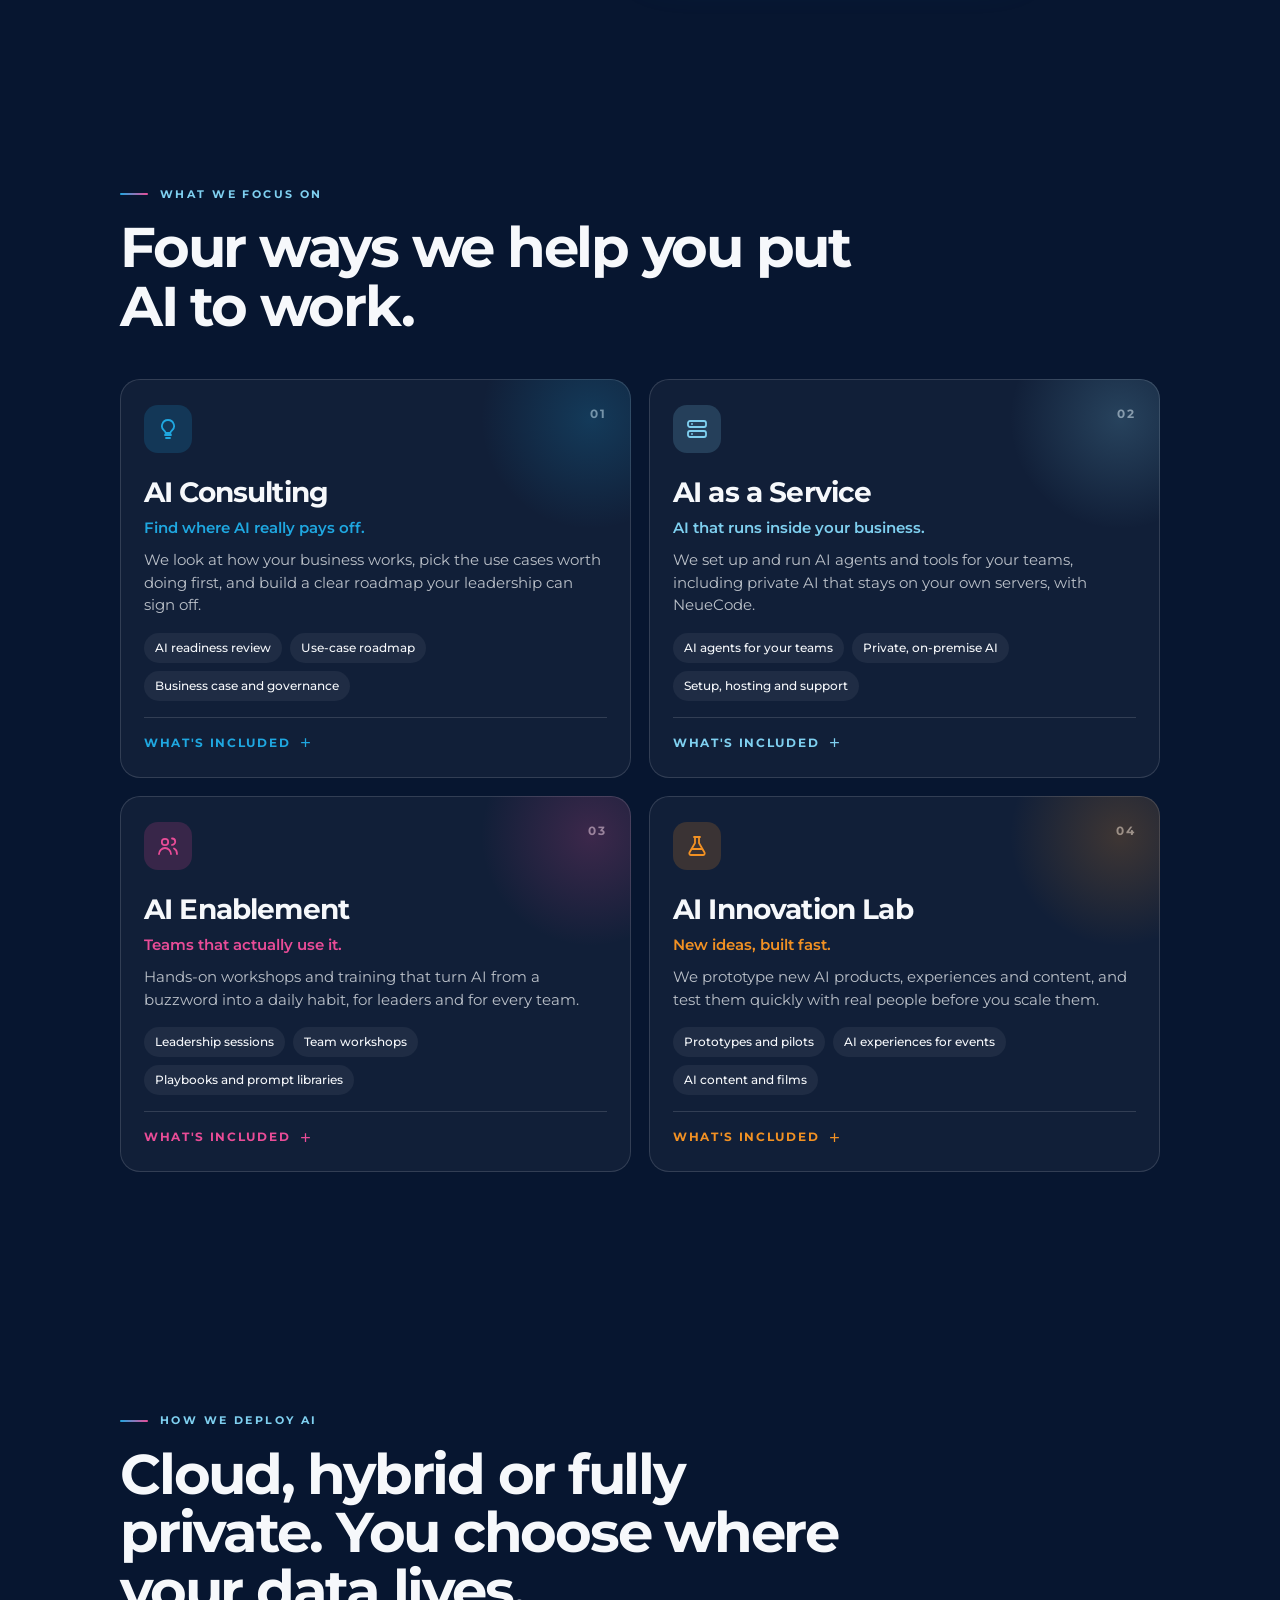
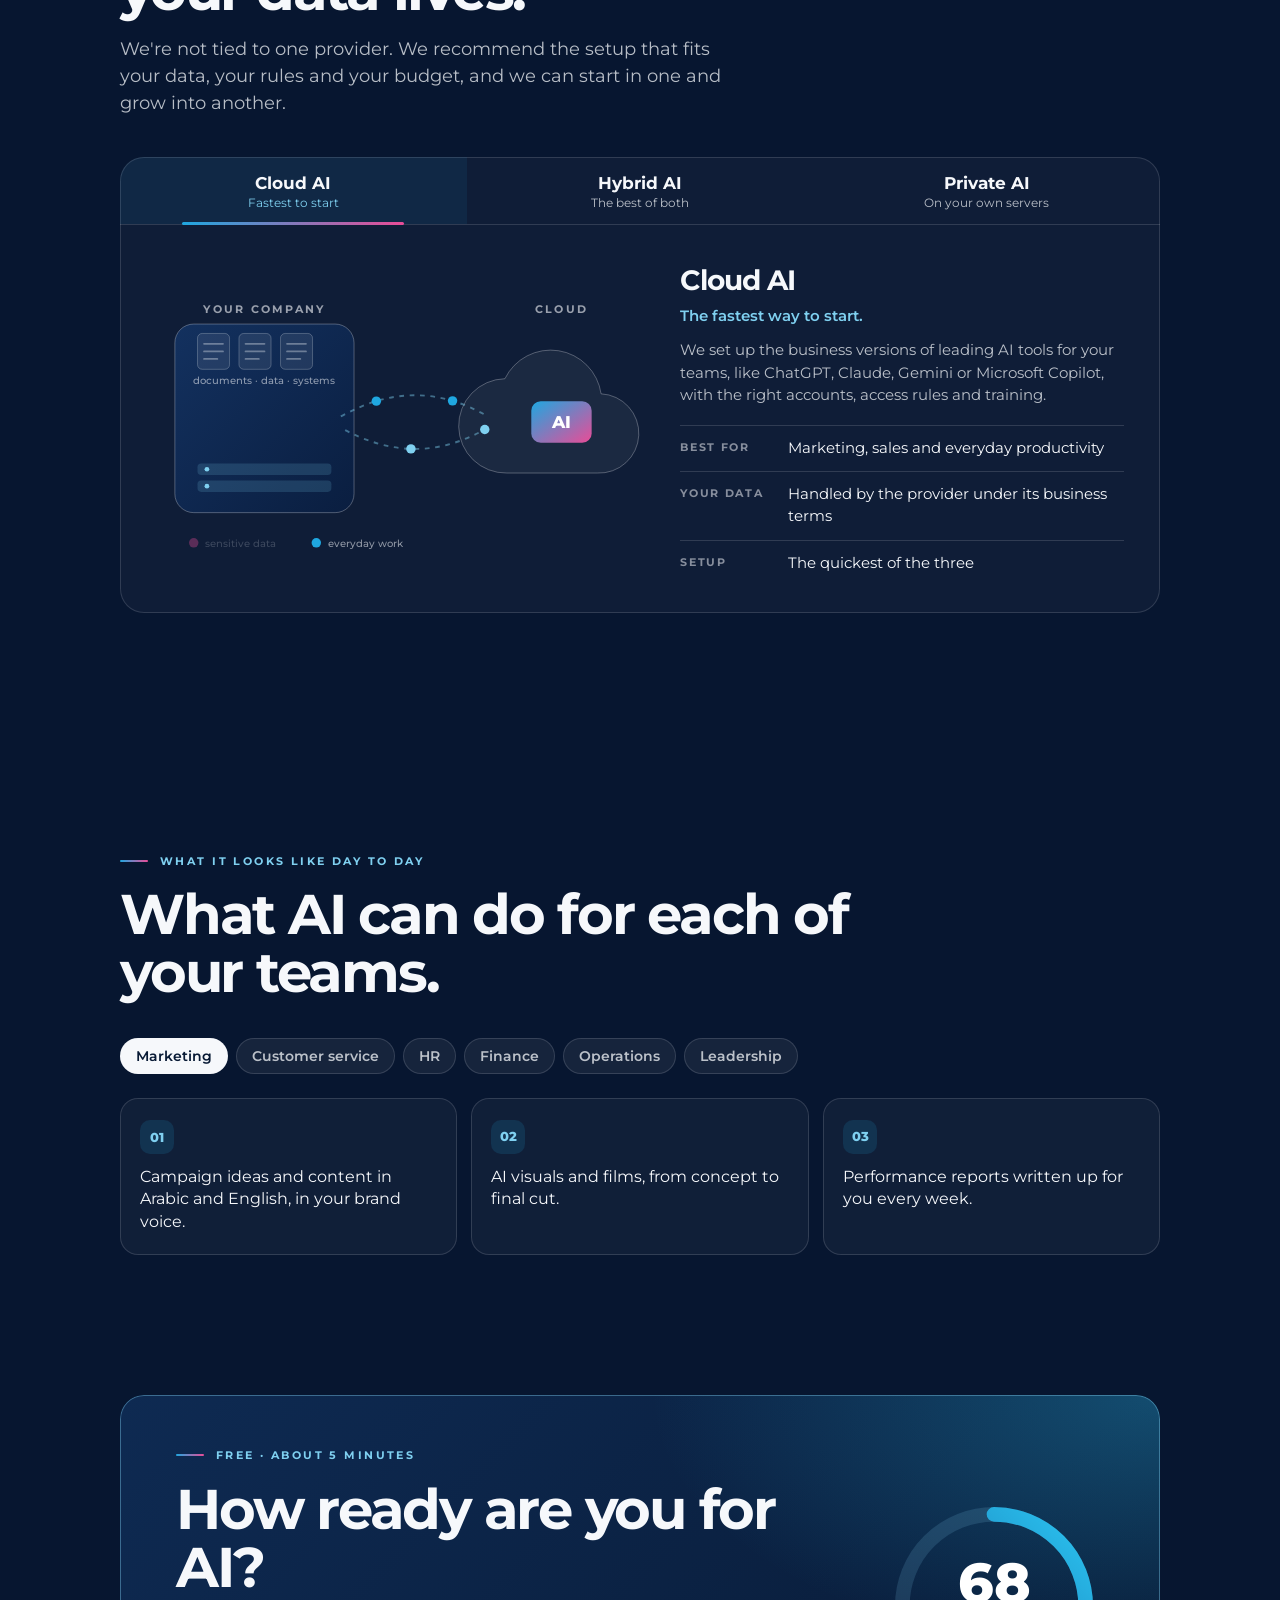
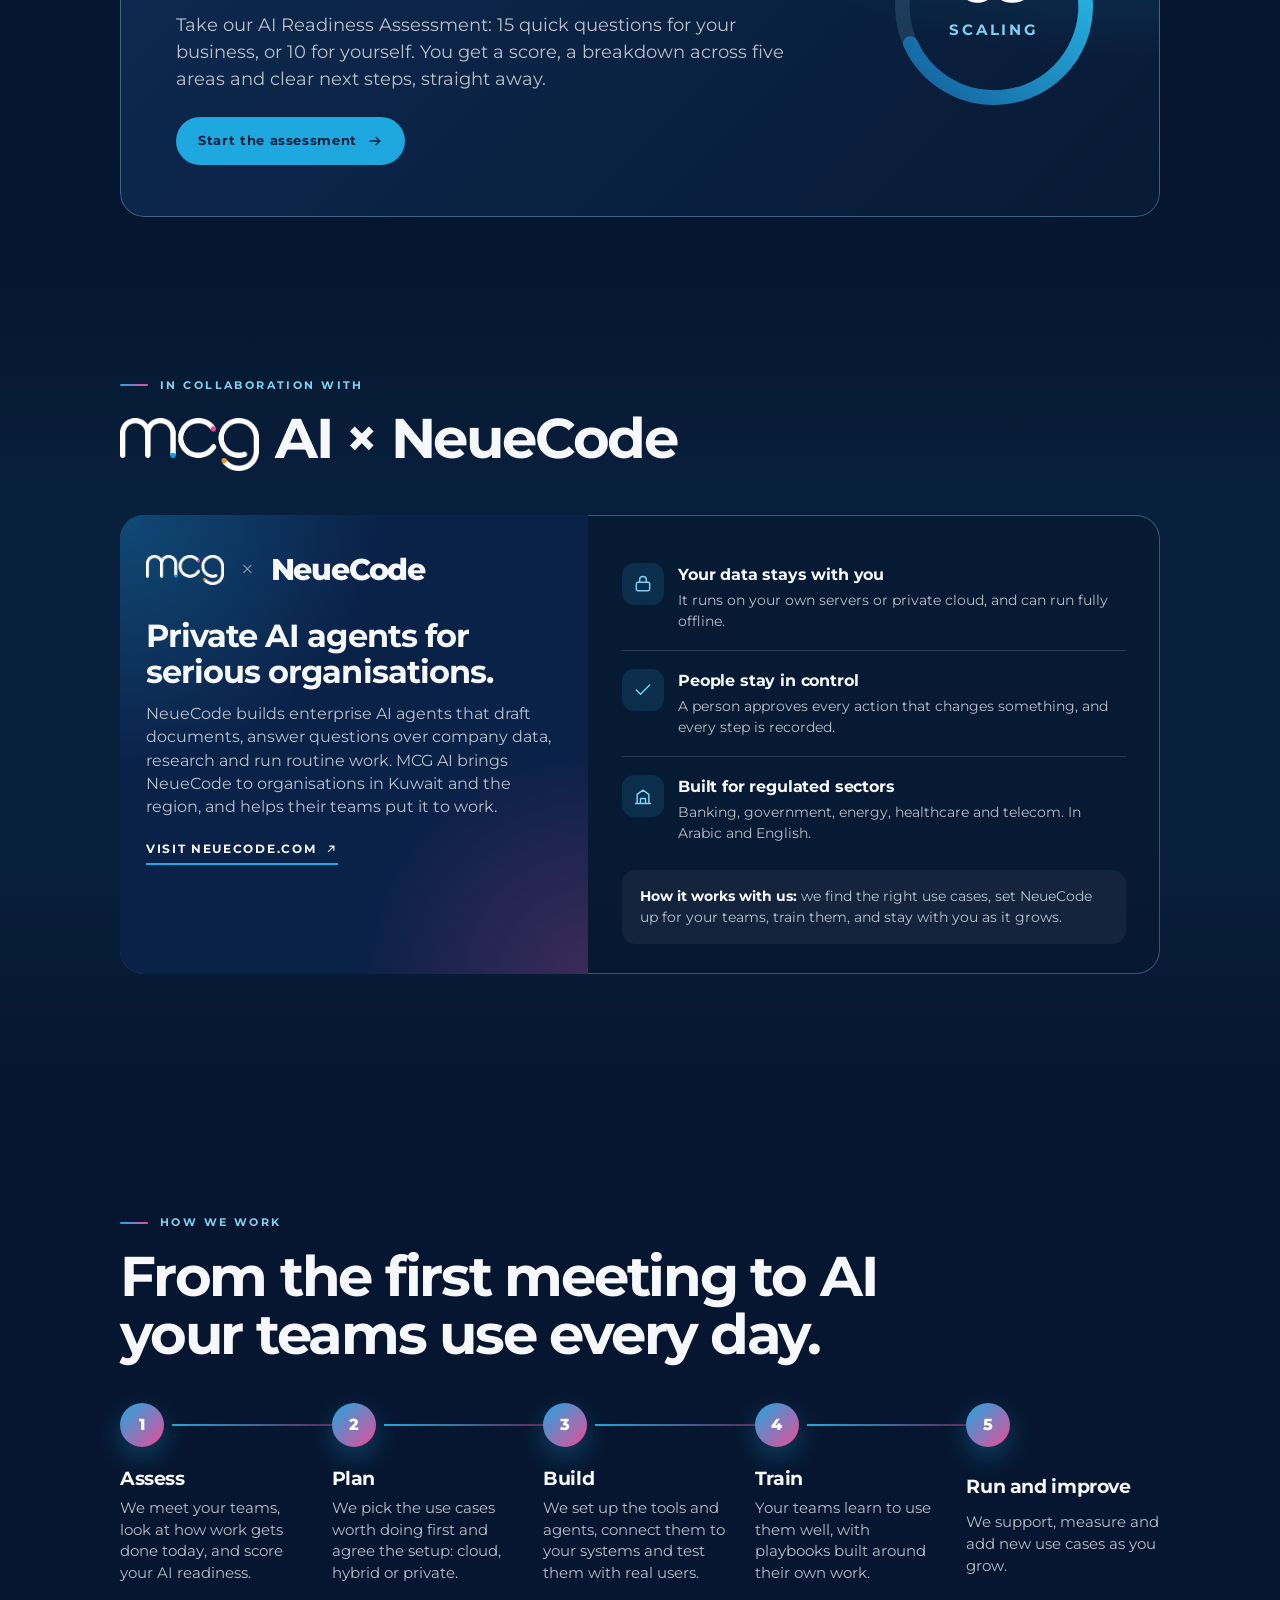
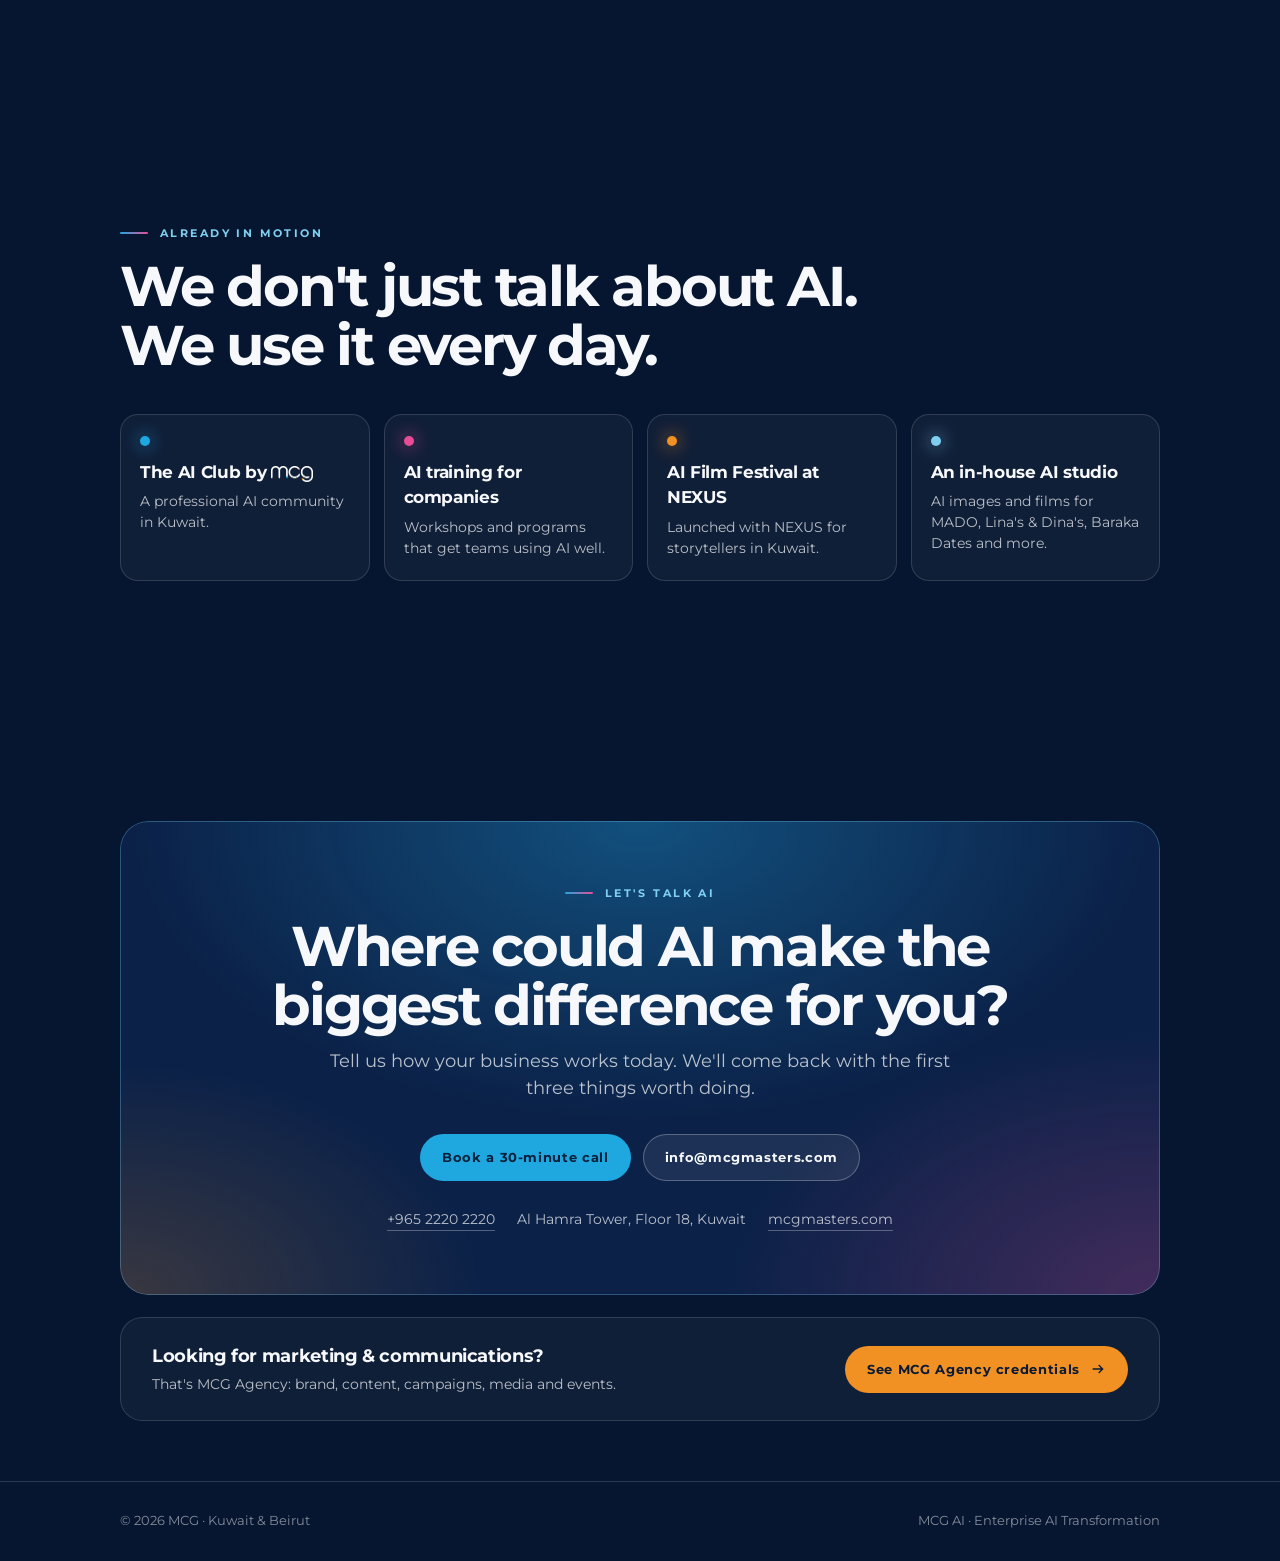
==== commit d1725740: "AI Readiness Assessment page (English and Arabic) and links from the MCG AI page - assessment/: busi" ====
--- a/ai.html
+++ b/ai.html
@@ -209,6 +209,19 @@
   .steps b{margin-top:16px}
 }
 
+
+/* assessment band */
+.assess-wrap{padding-top:20px;padding-bottom:40px}
+.assess{display:grid;grid-template-columns:1fr;gap:24px;align-items:center;padding:34px 26px;border-radius:24px;text-decoration:none;color:var(--ink);background:radial-gradient(70% 90% at 100% 0%,rgba(43,196,242,.28),transparent 70%),linear-gradient(135deg,#0E2A52,#081A35);box-shadow:inset 0 0 0 1px rgba(127,208,240,.4);transition:transform .35s,box-shadow .35s}
+.assess:hover{transform:translateY(-4px);box-shadow:inset 0 0 0 1px rgba(127,208,240,.7),0 24px 60px rgba(31,167,224,.2)}
+@media (min-width:760px){.assess{grid-template-columns:1fr auto;padding:52px 56px}}
+.assess .btn{margin-top:24px}
+.as-r svg{width:min(220px,50vw);height:auto;display:block;margin:0 auto}
+.as-arc{animation:asArc 3.2s cubic-bezier(.2,.8,.2,1) infinite alternate}
+@keyframes asArc{from{stroke-dashoffset:300}to{stroke-dashoffset:100}}
+.as-n{font:800 30px var(--f);fill:#fff}
+.as-s{font:700 8px var(--f);letter-spacing:.2em;fill:var(--sky)}
+
 /* already */
 .agrid{margin-top:40px;display:grid;grid-template-columns:1fr;gap:12px}
 @media (min-width:760px){.agrid{grid-template-columns:repeat(4,1fr);gap:14px}}
@@ -260,6 +273,7 @@
     <div class="ctas rv" style="--d:.32s">
       <a class="btn pri" href="#focus">What we focus on <svg viewBox="0 0 24 24" fill="none" stroke="currentColor" stroke-width="2" aria-hidden="true"><path d="M12 5v14M6 13l6 6 6-6"/></svg></a>
       <a class="btn sec" href="#neuecode">Our collaboration with NeueCode</a>
+      <a class="btn sec" href="assessment/">Take the AI Readiness Assessment</a>
     </div>
   </div>
   <div class="nexus" id="nexus" hidden><div class="wrap"><p><i></i>Meet us at NEXUS · The Arena Kuwait · 26–28 Nov</p></div></div>
@@ -393,6 +407,22 @@
   </div>
 </section>
 
+<section class="assess-wrap" id="assessment">
+  <div class="wrap">
+    <a class="assess rv" href="assessment/">
+      <div class="as-l">
+        <p class="k">Free · about 5 minutes</p>
+        <h2>How ready are you for AI?</h2>
+        <p class="intro-p">Take our AI Readiness Assessment: 15 quick questions for your business, or 10 for yourself. You get a score, a breakdown across five areas and clear next steps, straight away.</p>
+        <span class="btn pri">Start the assessment <svg viewBox="0 0 24 24" fill="none" stroke="currentColor" stroke-width="2" aria-hidden="true"><path d="M4 12h15M13 6l6 6-6 6"/></svg></span>
+      </div>
+      <div class="as-r" aria-hidden="true">
+        <svg viewBox="0 0 120 120"><circle cx="60" cy="60" r="50" fill="none" stroke="rgba(143,221,250,.14)" stroke-width="8"/><circle class="as-arc" cx="60" cy="60" r="50" fill="none" stroke="url(#asg)" stroke-width="8" stroke-linecap="round" stroke-dasharray="314.16" stroke-dashoffset="100" transform="rotate(-90 60 60)"/><defs><linearGradient id="asg" x1="0" y1="0" x2="1" y2="1"><stop offset="0" stop-color="#125d99"/><stop offset="1" stop-color="#2BC4F2"/></linearGradient></defs><text x="60" y="58" text-anchor="middle" class="as-n">68</text><text x="60" y="76" text-anchor="middle" class="as-s">SCALING</text></svg>
+      </div>
+    </a>
+  </div>
+</section>
+
 <section class="partner" id="neuecode">
   <div class="wrap">
     <p class="k rv">In collaboration with</p>
